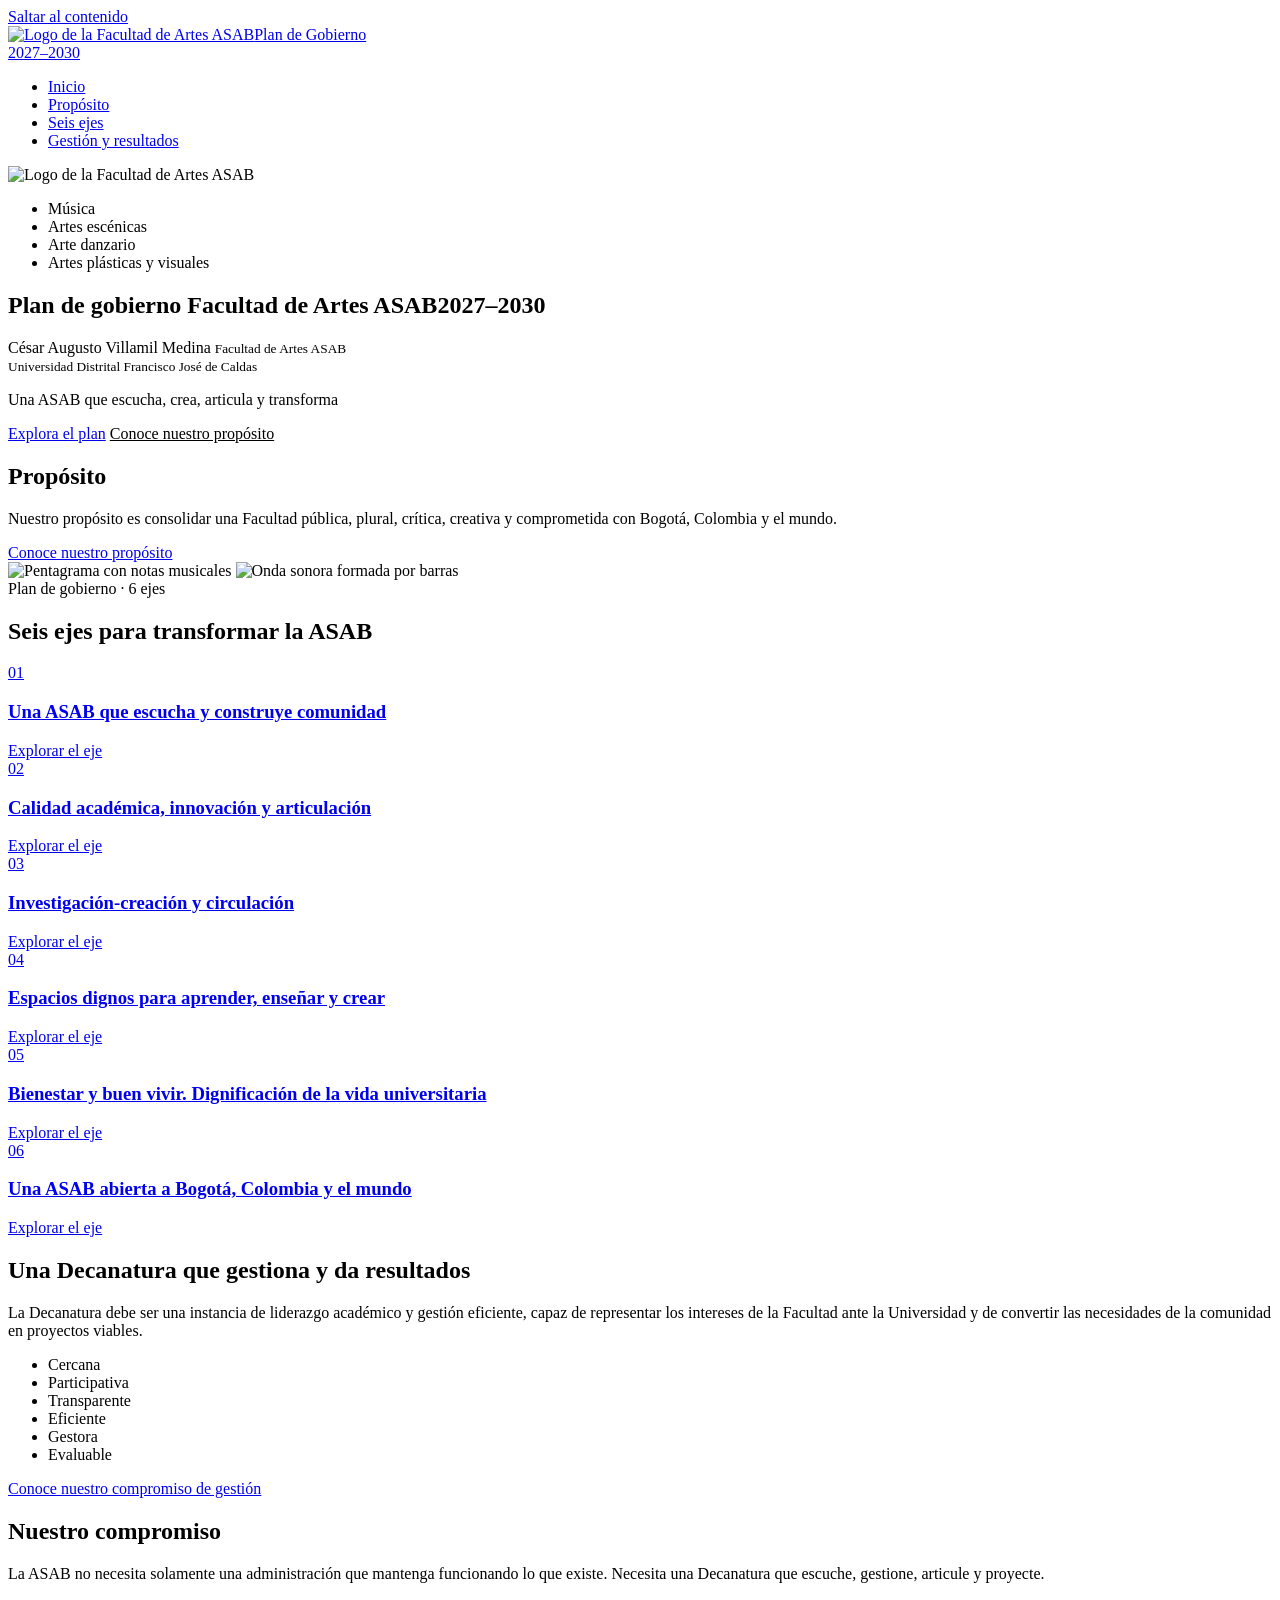
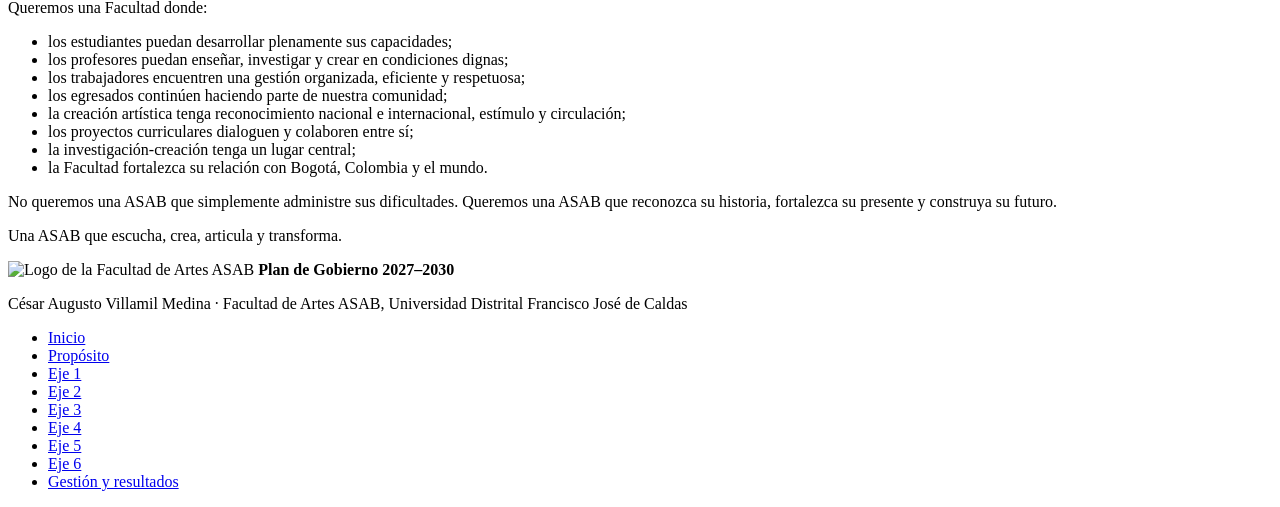
==== index.html @ 3b12440e "cambios" ====
<!DOCTYPE html>
<html lang="es">
<head>
  <meta charset="utf-8">
  <meta name="viewport" content="width=device-width, initial-scale=1">
  <title>Plan de Gobierno ASAB 2027–2030 · César Augusto Villamil Medina</title>
  <meta name="description" content="Plan de Gobierno para la Decanatura de la Facultad de Artes ASAB, Universidad Distrital Francisco José de Caldas, 2027–2030.">
  <link rel="preconnect" href="https://fonts.googleapis.com">
  <link rel="preconnect" href="https://fonts.gstatic.com" crossorigin>
  <link rel="stylesheet" href="style.css">
</head>
<body class="inicio">
  <a class="saltar" href="#contenido">Saltar al contenido</a>
  <header class="nav">
    <div class="contenedor">
      <a class="logo" href="index.html" aria-label="Facultad de Artes ASAB, Plan de Gobierno 2027–2030, ir al inicio"><img src="imagenes/logo-asab.png" alt="Logo de la Facultad de Artes ASAB" width="60" height="57"><span>Plan de Gobierno<br>2027–2030</span></a>
      <nav aria-label="Navegación principal"><ul><li><a href="index.html" aria-current="page">Inicio</a></li><li><a href="proposito.html">Propósito</a></li><li><a href="index.html#ejes">Seis ejes</a></li><li><a href="gestion.html">Gestión y resultados</a></li></ul></nav>
    </div>
  </header>

  <main id="contenido">

    <!-- A. PORTADA -->
    <section class="hero" aria-labelledby="titulo-plan">
      <div class="roseton" aria-hidden="true"></div>
      <div class="contenedor">
        <img class="hero-logo" src="imagenes/logo-asab.png" alt="Logo de la Facultad de Artes ASAB" width="188" height="177">
        <ul class="disciplinas" aria-label="Disciplinas de la Facultad">
          <li>Música</li><li>Artes escénicas</li><li>Arte danzario</li><li>Artes plásticas y visuales</li>
        </ul>
        <h1 id="titulo-plan" class="titulo">
          <span class="plan"><span>Plan de</span> <span class="rojo">gobierno</span></span>
          <span class="facultad">Facultad de Artes ASAB</span><span class="anios">2027–2030</span>
        </h1>
        <p class="candidato">César Augusto Villamil Medina
          <small>Facultad de Artes ASAB<br>Universidad Distrital Francisco José de Caldas</small>
        </p>
        <p class="lema titulo">Una ASAB que escucha, crea, articula y transforma</p>
        <div class="acciones">
          <a class="boton" href="#ejes">Explora el plan</a>
          <a class="boton claro" href="proposito.html" style="background:var(--negro);color:var(--papel);border-color:var(--negro);box-shadow:6px 6px 0 var(--azul)">Conoce nuestro propósito</a>
        </div>
      </div>
    </section>

    <!-- C. PROPÓSITO -->
    <section class="seccion proposito-inicio" aria-labelledby="t-proposito">
      <div class="ornamento" aria-hidden="true"></div>
      <div class="contenedor">
        <div>
          <h2 id="t-proposito" class="gigante">Pro<span>pó</span>sito</h2>
          <p class="frase">Nuestro propósito es consolidar una Facultad pública, plural, crítica, creativa y comprometida con Bogotá, Colombia y el mundo.</p>
          <a class="boton" href="proposito.html">Conoce nuestro propósito</a>
        </div>
        <div class="partitura" aria-hidden="false">
          <img src="imagenes/partitura.svg" alt="Pentagrama con notas musicales" width="600" height="160">
          <img src="imagenes/onda.svg" alt="Onda sonora formada por barras" width="600" height="160">
        </div>
      </div>
    </section>

    <!-- D. SEIS EJES -->
    <section id="ejes" class="seccion ejes" aria-labelledby="t-ejes">
      <div class="ornamento" aria-hidden="true"></div>
      <div class="contenedor">
        <div class="seccion-cabecera">
          <span class="etiqueta">Plan de gobierno · 6 ejes</span>
          <h2 id="t-ejes" class="titulo t-xl">Seis ejes para transformar la ASAB</h2>
        </div>
        <div class="grid-ejes">
        <a class="eje-card e1" href="eje1.html" aria-label="Eje 1: Una ASAB que escucha y construye comunidad">
          <div class="art art-1" aria-hidden="true"><i></i><i></i><i></i><i></i><i></i><i></i></div>
          <span class="numero" aria-hidden="true">01</span>
          <span class="pie">
            <h3>Una ASAB que escucha y construye comunidad</h3>
            <span class="ir">Explorar el eje</span>
          </span>
        </a>
        <a class="eje-card e2" href="eje2.html" aria-label="Eje 2: Calidad académica, innovación y articulación">
          <div class="art art-2" aria-hidden="true"><i></i><i></i><i></i><i></i><i></i><i></i></div>
          <span class="numero" aria-hidden="true">02</span>
          <span class="pie">
            <h3>Calidad académica, innovación y articulación</h3>
            <span class="ir">Explorar el eje</span>
          </span>
        </a>
        <a class="eje-card e3" href="eje3.html" aria-label="Eje 3: Investigación-creación y circulación">
          <div class="art art-3" aria-hidden="true"><i></i><i></i><i></i><i></i><i></i></div>
          <span class="numero" aria-hidden="true">03</span>
          <span class="pie">
            <h3>Investigación-creación y circulación</h3>
            <span class="ir">Explorar el eje</span>
          </span>
        </a>
        <a class="eje-card e4" href="eje4.html" aria-label="Eje 4: Espacios dignos para aprender, enseñar y crear">
          <div class="art art-4" aria-hidden="true"><i></i><i></i><i></i><i></i><i></i><i></i></div>
          <span class="numero" aria-hidden="true">04</span>
          <span class="pie">
            <h3>Espacios dignos para aprender, enseñar y crear</h3>
            <span class="ir">Explorar el eje</span>
          </span>
        </a>
        <a class="eje-card e5" href="eje5.html" aria-label="Eje 5: Bienestar y buen vivir. Dignificación de la vida universitaria">
          <div class="art art-5" aria-hidden="true"><i></i><i></i><i></i><i></i><i></i></div>
          <span class="numero" aria-hidden="true">05</span>
          <span class="pie">
            <h3>Bienestar y buen vivir. Dignificación de la vida universitaria</h3>
            <span class="ir">Explorar el eje</span>
          </span>
        </a>
        <a class="eje-card e6" href="eje6.html" aria-label="Eje 6: Una ASAB abierta a Bogotá, Colombia y el mundo">
          <div class="art art-6" aria-hidden="true"><i></i><i></i><i></i><i></i><i></i><i></i><i></i></div>
          <span class="numero" aria-hidden="true">06</span>
          <span class="pie">
            <h3>Una ASAB abierta a Bogotá, Colombia y el mundo</h3>
            <span class="ir">Explorar el eje</span>
          </span>
        </a>
        </div>
      </div>
    </section>

    <!-- E. GESTIÓN -->
    <section class="seccion gestion-inicio" aria-labelledby="t-gestion">
      <div class="ornamento" aria-hidden="true"></div>
      <div class="contenedor">
        <h2 id="t-gestion" class="titulo t-xl">Una Decanatura que gestiona y da resultados</h2>
        <p class="intro">La Decanatura debe ser una instancia de liderazgo académico y gestión eficiente, capaz de representar los intereses de la Facultad ante la Universidad y de convertir las necesidades de la comunidad en proyectos viables.</p>
        <ul class="principios-chips" aria-label="Principios de gestión">
          <li>Cercana</li><li>Participativa</li><li>Transparente</li><li>Eficiente</li><li>Gestora</li><li>Evaluable</li>
        </ul>
        <a class="boton" href="gestion.html">Conoce nuestro compromiso de gestión</a>
      </div>
    </section>

    <!-- F. NUESTRO COMPROMISO -->
    <section class="seccion compromiso" aria-labelledby="t-compromiso">
      <div class="contenedor">
        <h2 id="t-compromiso" class="titulo t-xxl">Nuestro <span class="marca-roja">compromiso</span></h2>
        <p class="arranque" style="margin-top:var(--s3)">La ASAB no necesita solamente una administración que mantenga funcionando lo que existe. Necesita una Decanatura que escuche, gestione, articule y proyecte.</p>
        <p class="queremos">Queremos una Facultad donde:</p>
        <ul class="deseos"><li>los estudiantes puedan desarrollar plenamente sus capacidades;</li><li>los profesores puedan enseñar, investigar y crear en condiciones dignas;</li><li>los trabajadores encuentren una gestión organizada, eficiente y respetuosa;</li><li>los egresados continúen haciendo parte de nuestra comunidad;</li><li>la creación artística tenga reconocimiento nacional e internacional, estímulo y circulación;</li><li>los proyectos curriculares dialoguen y colaboren entre sí;</li><li>la investigación-creación tenga un lugar central;</li><li>la Facultad fortalezca su relación con Bogotá, Colombia y el mundo.</li></ul>
        <p class="contraste">No queremos una ASAB que simplemente administre sus dificultades. Queremos una ASAB que reconozca su historia, fortalezca su presente y construya su futuro.</p>
      </div>
      <div class="lema-final" style="margin-top:var(--s5)">
        <div class="ornamento" aria-hidden="true"></div>
        <div class="contenedor">
          <span class="trazo" aria-hidden="true"></span>
          <p><span>Una ASAB</span> <span>que escucha,</span> <span>crea,</span> <span>articula</span> y transforma.</p>
        </div>
      </div>
    </section>
  </main>
  <footer class="pie-pagina">
    <div class="contenedor">
      <div>
        <img class="logo-pie" src="imagenes/logo-asab.png" alt="Logo de la Facultad de Artes ASAB" width="88" height="83">
        <strong>Plan de Gobierno 2027–2030</strong>
        <p>César Augusto Villamil Medina · Facultad de Artes ASAB, Universidad Distrital Francisco José de Caldas</p>
      </div>
      <nav aria-label="Mapa del sitio">
        <ul>
          <li><a href="index.html">Inicio</a></li>
          <li><a href="proposito.html">Propósito</a></li>
          <li><a href="eje1.html">Eje 1</a></li><li><a href="eje2.html">Eje 2</a></li><li><a href="eje3.html">Eje 3</a></li><li><a href="eje4.html">Eje 4</a></li><li><a href="eje5.html">Eje 5</a></li><li><a href="eje6.html">Eje 6</a></li>
          <li><a href="gestion.html">Gestión y resultados</a></li>
        </ul>
      </nav>
    </div>
  </footer>
</body>
</html>
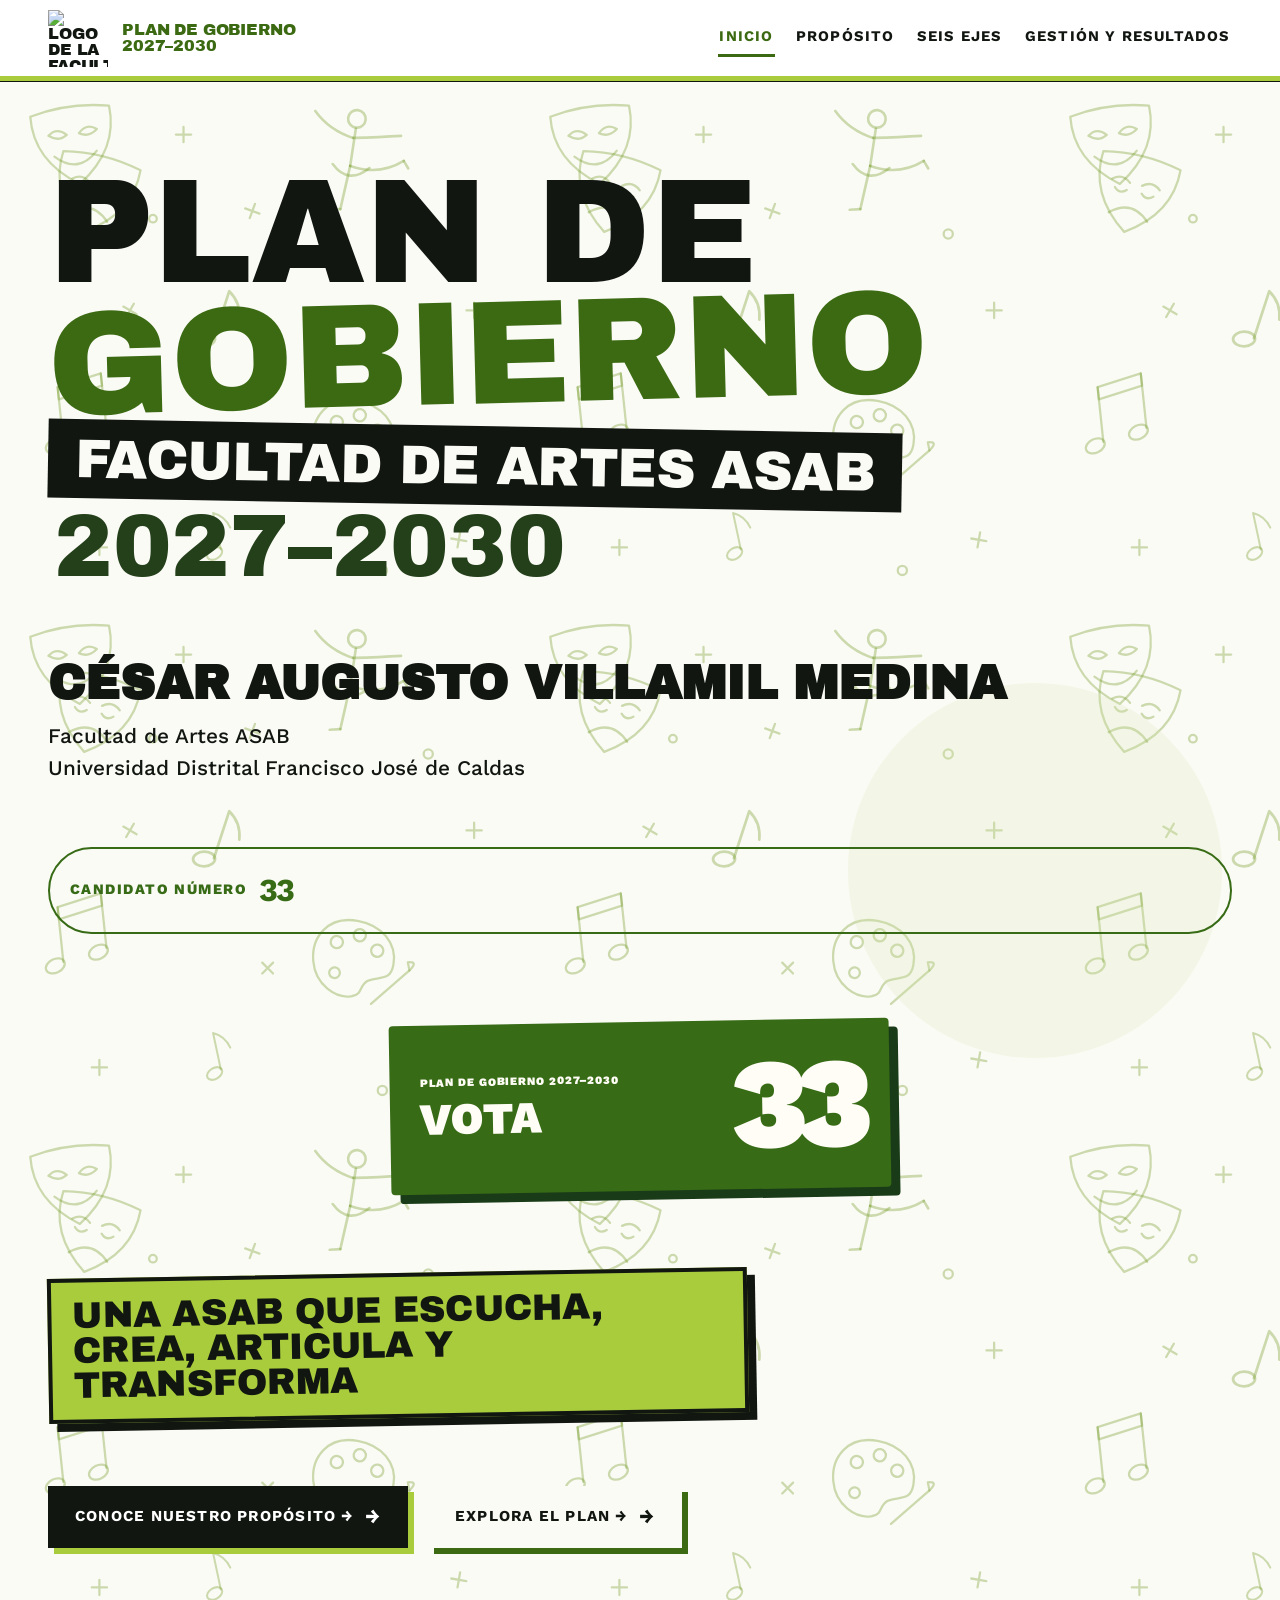
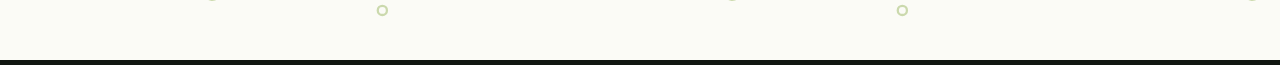
==== commit 3e19c20e: "ultimos cambios" ====
--- a/index.html
+++ b/index.html
@@ -1,172 +1,297 @@
+
 <!DOCTYPE html>
 <html lang="es">
 <head>
   <meta charset="utf-8">
   <meta name="viewport" content="width=device-width, initial-scale=1">
+
   <title>Plan de Gobierno ASAB 2027–2030 · César Augusto Villamil Medina</title>
-  <meta name="description" content="Plan de Gobierno para la Decanatura de la Facultad de Artes ASAB, Universidad Distrital Francisco José de Caldas, 2027–2030.">
+
+  <meta name="description" content="Plan de Gobierno de César Augusto Villamil Medina para la Facultad de Artes ASAB, 2027–2030.">
+
   <link rel="preconnect" href="https://fonts.googleapis.com">
   <link rel="preconnect" href="https://fonts.gstatic.com" crossorigin>
   <link rel="stylesheet" href="style.css">
+
+  <style>
+    /* LOGO DE LA NAVEGACIÓN */
+    .nav .logo {
+      display: flex;
+      align-items: center;
+      gap: 14px;
+    }
+
+    .nav .logo img {
+      width: 60px;
+      height: 57px;
+      object-fit: contain;
+    }
+
+    /* PORTADA: ORDEN Y ALINEACIÓN */
+    .hero .contenedor {
+      display: flex;
+      flex-direction: column;
+      align-items: flex-start;
+    }
+
+    .hero .hero-logo {
+      display: block;
+      margin-bottom: 20px;
+    }
+
+    .hero #titulo-plan {
+      order: 1;
+      width: 100%;
+      margin-top: 20px;
+      margin-bottom: 25px;
+    }
+
+    .hero .candidato {
+      order: 2;
+      width: 100%;
+      margin-top: 15px;
+      margin-bottom: 10px;
+      font-size: clamp(1.6rem, 4vw, 3rem);
+      font-weight: 900;
+      line-height: 1.15;
+    }
+
+    .hero .candidato small {
+      display: block;
+      margin-top: 10px;
+      font-size: clamp(0.95rem, 2vw, 1.3rem);
+      font-weight: 500;
+      line-height: 1.5;
+    }
+
+    /* DISTINTIVO DEL CANDIDATO */
+    .distintivo-33 {
+      order: 3;
+      display: flex;
+      align-items: center;
+      gap: 12px;
+      width: 100%;
+      box-sizing: border-box;
+      margin: 25px 0;
+      padding: 15px 20px;
+      border: 2px solid #376b16;
+      border-radius: 50px;
+      color: #376b16;
+      font-size: 0.9rem;
+      font-weight: 800;
+      letter-spacing: 0.1em;
+      text-transform: uppercase;
+    }
+
+    .distintivo-33 strong {
+      font-size: 2rem;
+      letter-spacing: -0.06em;
+    }
+
+    /* BLOQUE VOTA 33 */
+    .campana-33 {
+      order: 4;
+      display: flex;
+      align-items: center;
+      justify-content: space-between;
+      gap: 20px;
+      width: min(100%, 500px);
+      box-sizing: border-box;
+      margin: 35px auto;
+      padding: 30px;
+      background: #376b16;
+      color: #fffdf5;
+      border-radius: 4px;
+      box-shadow: 9px 9px 0 #193b17;
+      transform: rotate(-1deg);
+    }
+
+    .campana-33 .vota-texto {
+      display: flex;
+      flex-direction: column;
+      gap: 8px;
+      font-size: clamp(1.8rem, 4vw, 2.8rem);
+      font-weight: 900;
+      line-height: 1;
+    }
+
+    .campana-33 .vota-texto small {
+      font-size: 0.7rem;
+      letter-spacing: 0.08em;
+    }
+
+    .campana-33 .vota-numero {
+      font-size: clamp(5rem, 12vw, 8rem);
+      font-weight: 900;
+      line-height: 0.85;
+      letter-spacing: -0.1em;
+    }
+
+    /* LEMA */
+    .hero .lema {
+      order: 5;
+      width: 100%;
+      margin-top: 20px;
+      margin-bottom: 25px;
+    }
+
+    /* BOTONES */
+    .hero .acciones {
+      order: 6;
+      display: flex;
+      flex-wrap: wrap;
+      gap: 20px;
+      width: 100%;
+      margin-top: 15px;
+      margin-bottom: 40px;
+    }
+
+    @media (max-width: 600px) {
+      .nav .logo {
+        gap: 8px;
+      }
+
+      .nav .logo img {
+        width: 48px;
+        height: 48px;
+      }
+
+      .campana-33 {
+        padding: 22px;
+        gap: 15px;
+        margin: 30px auto;
+      }
+
+      .distintivo-33 {
+        margin: 20px 0;
+      }
+    }
+  </style>
 </head>
+
 <body class="inicio">
+
   <a class="saltar" href="#contenido">Saltar al contenido</a>
+
+  <!-- ENCABEZADO -->
   <header class="nav">
     <div class="contenedor">
-      <a class="logo" href="index.html" aria-label="Facultad de Artes ASAB, Plan de Gobierno 2027–2030, ir al inicio"><img src="imagenes/logo-asab.png" alt="Logo de la Facultad de Artes ASAB" width="60" height="57"><span>Plan de Gobierno<br>2027–2030</span></a>
-      <nav aria-label="Navegación principal"><ul><li><a href="index.html" aria-current="page">Inicio</a></li><li><a href="proposito.html">Propósito</a></li><li><a href="index.html#ejes">Seis ejes</a></li><li><a href="gestion.html">Gestión y resultados</a></li></ul></nav>
+
+      <a class="logo" href="index.html"
+         aria-label="Volver al inicio del Plan de Gobierno">
+
+        <img
+          src="https://imgproxy.domestika.org/unsafe/s:200:200/rs:fit/ex:true/el:true/plain/src://school-logos/000/016/209/16209-original.jpg?1582763024"
+          alt="Logo de la Facultad de Artes ASAB"
+          width="60"
+          height="57"
+        >
+
+        <span>
+          Plan de Gobierno<br>
+          2027–2030
+        </span>
+      </a>
+
+      <nav aria-label="Navegación principal">
+        <ul>
+          <li>
+            <a href="index.html" aria-current="page">Inicio</a>
+          </li>
+          <li>
+            <a href="proposito.html">Propósito</a>
+          </li>
+          <li>
+            <a href="ejes.html">Seis ejes</a>
+          </li>
+          <li>
+            <a href="gestion.html">Gestión y resultados</a>
+          </li>
+        </ul>
+      </nav>
+
     </div>
   </header>
 
+  <!-- PORTADA PRINCIPAL -->
   <main id="contenido">
 
-    <!-- A. PORTADA -->
     <section class="hero" aria-labelledby="titulo-plan">
+
       <div class="roseton" aria-hidden="true"></div>
+
       <div class="contenedor">
-        <img class="hero-logo" src="imagenes/logo-asab.png" alt="Logo de la Facultad de Artes ASAB" width="188" height="177">
-        <ul class="disciplinas" aria-label="Disciplinas de la Facultad">
-          <li>Música</li><li>Artes escénicas</li><li>Arte danzario</li><li>Artes plásticas y visuales</li>
-        </ul>
+
+        <!-- TÍTULO PRINCIPAL -->
         <h1 id="titulo-plan" class="titulo">
-          <span class="plan"><span>Plan de</span> <span class="rojo">gobierno</span></span>
-          <span class="facultad">Facultad de Artes ASAB</span><span class="anios">2027–2030</span>
+
+          <span class="plan">
+            <span>Plan de</span>
+            <span class="rojo">gobierno</span>
+          </span>
+
+          <span class="facultad">
+            Facultad de Artes ASAB
+          </span>
+
+          <span class="anios">
+            2027–2030
+          </span>
+
         </h1>
-        <p class="candidato">César Augusto Villamil Medina
-          <small>Facultad de Artes ASAB<br>Universidad Distrital Francisco José de Caldas</small>
+
+        <!-- NOMBRE DEL CANDIDATO -->
+        <p class="candidato">
+          César Augusto Villamil Medina
+
+          <small>
+            Facultad de Artes ASAB<br>
+            Universidad Distrital Francisco José de Caldas
+          </small>
         </p>
-        <p class="lema titulo">Una ASAB que escucha, crea, articula y transforma</p>
+
+        <!-- NÚMERO DEL CANDIDATO -->
+        <div class="distintivo-33">
+          Candidato número <strong>33</strong>
+        </div>
+
+        <!-- VOTA 33 -->
+        <div class="campana-33" aria-label="Vota por el número 33">
+
+          <div class="vota-texto">
+            <small>PLAN DE GOBIERNO 2027–2030</small>
+            VOTA
+          </div>
+
+          <div class="vota-numero">
+            33
+          </div>
+
+        </div>
+
+        <!-- LEMA -->
+        <p class="lema titulo">
+          Una ASAB que escucha, crea, articula y transforma
+        </p>
+
+        <!-- BOTONES DE NAVEGACIÓN -->
         <div class="acciones">
-          <a class="boton" href="#ejes">Explora el plan</a>
-          <a class="boton claro" href="proposito.html" style="background:var(--negro);color:var(--papel);border-color:var(--negro);box-shadow:6px 6px 0 var(--azul)">Conoce nuestro propósito</a>
+
+          <a class="boton" href="proposito.html">
+            Conoce nuestro propósito →
+          </a>
+
+          <a class="boton claro" href="ejes.html">
+            Explora el plan →
+          </a>
+
         </div>
+
       </div>
     </section>
 
-    <!-- C. PROPÓSITO -->
-    <section class="seccion proposito-inicio" aria-labelledby="t-proposito">
-      <div class="ornamento" aria-hidden="true"></div>
-      <div class="contenedor">
-        <div>
-          <h2 id="t-proposito" class="gigante">Pro<span>pó</span>sito</h2>
-          <p class="frase">Nuestro propósito es consolidar una Facultad pública, plural, crítica, creativa y comprometida con Bogotá, Colombia y el mundo.</p>
-          <a class="boton" href="proposito.html">Conoce nuestro propósito</a>
-        </div>
-        <div class="partitura" aria-hidden="false">
-          <img src="imagenes/partitura.svg" alt="Pentagrama con notas musicales" width="600" height="160">
-          <img src="imagenes/onda.svg" alt="Onda sonora formada por barras" width="600" height="160">
-        </div>
-      </div>
-    </section>
-
-    <!-- D. SEIS EJES -->
-    <section id="ejes" class="seccion ejes" aria-labelledby="t-ejes">
-      <div class="ornamento" aria-hidden="true"></div>
-      <div class="contenedor">
-        <div class="seccion-cabecera">
-          <span class="etiqueta">Plan de gobierno · 6 ejes</span>
-          <h2 id="t-ejes" class="titulo t-xl">Seis ejes para transformar la ASAB</h2>
-        </div>
-        <div class="grid-ejes">
-        <a class="eje-card e1" href="eje1.html" aria-label="Eje 1: Una ASAB que escucha y construye comunidad">
-          <div class="art art-1" aria-hidden="true"><i></i><i></i><i></i><i></i><i></i><i></i></div>
-          <span class="numero" aria-hidden="true">01</span>
-          <span class="pie">
-            <h3>Una ASAB que escucha y construye comunidad</h3>
-            <span class="ir">Explorar el eje</span>
-          </span>
-        </a>
-        <a class="eje-card e2" href="eje2.html" aria-label="Eje 2: Calidad académica, innovación y articulación">
-          <div class="art art-2" aria-hidden="true"><i></i><i></i><i></i><i></i><i></i><i></i></div>
-          <span class="numero" aria-hidden="true">02</span>
-          <span class="pie">
-            <h3>Calidad académica, innovación y articulación</h3>
-            <span class="ir">Explorar el eje</span>
-          </span>
-        </a>
-        <a class="eje-card e3" href="eje3.html" aria-label="Eje 3: Investigación-creación y circulación">
-          <div class="art art-3" aria-hidden="true"><i></i><i></i><i></i><i></i><i></i></div>
-          <span class="numero" aria-hidden="true">03</span>
-          <span class="pie">
-            <h3>Investigación-creación y circulación</h3>
-            <span class="ir">Explorar el eje</span>
-          </span>
-        </a>
-        <a class="eje-card e4" href="eje4.html" aria-label="Eje 4: Espacios dignos para aprender, enseñar y crear">
-          <div class="art art-4" aria-hidden="true"><i></i><i></i><i></i><i></i><i></i><i></i></div>
-          <span class="numero" aria-hidden="true">04</span>
-          <span class="pie">
-            <h3>Espacios dignos para aprender, enseñar y crear</h3>
-            <span class="ir">Explorar el eje</span>
-          </span>
-        </a>
-        <a class="eje-card e5" href="eje5.html" aria-label="Eje 5: Bienestar y buen vivir. Dignificación de la vida universitaria">
-          <div class="art art-5" aria-hidden="true"><i></i><i></i><i></i><i></i><i></i></div>
-          <span class="numero" aria-hidden="true">05</span>
-          <span class="pie">
-            <h3>Bienestar y buen vivir. Dignificación de la vida universitaria</h3>
-            <span class="ir">Explorar el eje</span>
-          </span>
-        </a>
-        <a class="eje-card e6" href="eje6.html" aria-label="Eje 6: Una ASAB abierta a Bogotá, Colombia y el mundo">
-          <div class="art art-6" aria-hidden="true"><i></i><i></i><i></i><i></i><i></i><i></i><i></i></div>
-          <span class="numero" aria-hidden="true">06</span>
-          <span class="pie">
-            <h3>Una ASAB abierta a Bogotá, Colombia y el mundo</h3>
-            <span class="ir">Explorar el eje</span>
-          </span>
-        </a>
-        </div>
-      </div>
-    </section>
-
-    <!-- E. GESTIÓN -->
-    <section class="seccion gestion-inicio" aria-labelledby="t-gestion">
-      <div class="ornamento" aria-hidden="true"></div>
-      <div class="contenedor">
-        <h2 id="t-gestion" class="titulo t-xl">Una Decanatura que gestiona y da resultados</h2>
-        <p class="intro">La Decanatura debe ser una instancia de liderazgo académico y gestión eficiente, capaz de representar los intereses de la Facultad ante la Universidad y de convertir las necesidades de la comunidad en proyectos viables.</p>
-        <ul class="principios-chips" aria-label="Principios de gestión">
-          <li>Cercana</li><li>Participativa</li><li>Transparente</li><li>Eficiente</li><li>Gestora</li><li>Evaluable</li>
-        </ul>
-        <a class="boton" href="gestion.html">Conoce nuestro compromiso de gestión</a>
-      </div>
-    </section>
-
-    <!-- F. NUESTRO COMPROMISO -->
-    <section class="seccion compromiso" aria-labelledby="t-compromiso">
-      <div class="contenedor">
-        <h2 id="t-compromiso" class="titulo t-xxl">Nuestro <span class="marca-roja">compromiso</span></h2>
-        <p class="arranque" style="margin-top:var(--s3)">La ASAB no necesita solamente una administración que mantenga funcionando lo que existe. Necesita una Decanatura que escuche, gestione, articule y proyecte.</p>
-        <p class="queremos">Queremos una Facultad donde:</p>
-        <ul class="deseos"><li>los estudiantes puedan desarrollar plenamente sus capacidades;</li><li>los profesores puedan enseñar, investigar y crear en condiciones dignas;</li><li>los trabajadores encuentren una gestión organizada, eficiente y respetuosa;</li><li>los egresados continúen haciendo parte de nuestra comunidad;</li><li>la creación artística tenga reconocimiento nacional e internacional, estímulo y circulación;</li><li>los proyectos curriculares dialoguen y colaboren entre sí;</li><li>la investigación-creación tenga un lugar central;</li><li>la Facultad fortalezca su relación con Bogotá, Colombia y el mundo.</li></ul>
-        <p class="contraste">No queremos una ASAB que simplemente administre sus dificultades. Queremos una ASAB que reconozca su historia, fortalezca su presente y construya su futuro.</p>
-      </div>
-      <div class="lema-final" style="margin-top:var(--s5)">
-        <div class="ornamento" aria-hidden="true"></div>
-        <div class="contenedor">
-          <span class="trazo" aria-hidden="true"></span>
-          <p><span>Una ASAB</span> <span>que escucha,</span> <span>crea,</span> <span>articula</span> y transforma.</p>
-        </div>
-      </div>
-    </section>
   </main>
-  <footer class="pie-pagina">
-    <div class="contenedor">
-      <div>
-        <img class="logo-pie" src="imagenes/logo-asab.png" alt="Logo de la Facultad de Artes ASAB" width="88" height="83">
-        <strong>Plan de Gobierno 2027–2030</strong>
-        <p>César Augusto Villamil Medina · Facultad de Artes ASAB, Universidad Distrital Francisco José de Caldas</p>
-      </div>
-      <nav aria-label="Mapa del sitio">
-        <ul>
-          <li><a href="index.html">Inicio</a></li>
-          <li><a href="proposito.html">Propósito</a></li>
-          <li><a href="eje1.html">Eje 1</a></li><li><a href="eje2.html">Eje 2</a></li><li><a href="eje3.html">Eje 3</a></li><li><a href="eje4.html">Eje 4</a></li><li><a href="eje5.html">Eje 5</a></li><li><a href="eje6.html">Eje 6</a></li>
-          <li><a href="gestion.html">Gestión y resultados</a></li>
-        </ul>
-      </nav>
-    </div>
-  </footer>
+
 </body>
-</html>+</html>
+
--- a/style.css
+++ b/style.css
@@ -0,0 +1,459 @@
+/* ==========================================================
+   PLAN DE GOBIERNO · FACULTAD DE ARTES ASAB 2027–2030
+   Hoja de estilos compartida (HTML5 + CSS3, sin JavaScript)
+   ========================================================== */
+
+@import url("https://fonts.googleapis.com/css2?family=Archivo+Black&family=Work+Sans:ital,wght@0,400;0,500;0,700;1,400;1,600&display=swap");
+
+:root {
+  /* Paleta */
+  --negro: #111611;
+  --papel: #fbfbf6;
+  --papel-2: #ecf1dd;
+  --rojo: #3b6a12; /* verde profundo */
+  --azul: #24401a; /* verde bosque */
+  --amarillo: #a9cc3d; /* verde lima (verde del logo, más vivo) */
+  --verde: #557f12; /* verde oliva */
+  --rosa: #d9e8b0; /* verde pálido */
+
+  /* Tipografías */
+  --f-titulo: "Archivo Black", "Arial Black", Impact, sans-serif;
+  --f-texto: "Work Sans", system-ui, -apple-system, "Segoe UI", Arial, sans-serif;
+
+  /* Espacios */
+  --gutter: clamp(1rem, 4vw, 3rem);
+  --max: 1240px;
+  --s1: .5rem; --s2: 1rem; --s3: 1.75rem; --s4: 3rem; --s5: clamp(3.5rem, 9vw, 7rem);
+
+  /* Contexto de color (cada página/tarjeta lo redefine) */
+  --a1: var(--rojo);
+  --a2: var(--amarillo);
+  --a3: var(--azul);
+  --ink: var(--negro);
+  --sobre-a1: #fff;
+}
+
+*, *::before, *::after { box-sizing: border-box; }
+html { scroll-behavior: smooth; -webkit-text-size-adjust: 100%; overflow-x: clip; }
+body {
+  margin: 0;
+  background: var(--papel);
+  color: var(--negro);
+  font-family: var(--f-texto);
+  font-size: clamp(1.02rem, .96rem + .3vw, 1.2rem);
+  line-height: 1.65;
+  overflow-x: hidden;
+}
+/* Grano fotográfico sobre toda la página (no interfiere con clics ni lectura) */
+body::before {
+  content: ""; position: fixed; inset: 0; z-index: 100; pointer-events: none;
+  background: url("imagenes/grano.svg"); opacity: .07; mix-blend-mode: multiply;
+}
+img { max-width: 100%; display: block; }
+a { color: inherit; }
+h1, h2, h3, p, ul, ol, blockquote { margin: 0; }
+ul, ol { padding: 0; list-style: none; }
+
+/* Foco visible para teclado */
+:focus-visible { outline: 4px solid var(--azul); outline-offset: 3px; border-radius: 2px; }
+.oscuro :focus-visible, .bloque-negro :focus-visible { outline-color: var(--amarillo); }
+.proposito-inicio :focus-visible, .gestion-inicio :focus-visible { outline-color: #fff; }
+
+.saltar {
+  position: absolute; left: var(--s2); top: -4rem; z-index: 200;
+  background: var(--negro); color: #fff; padding: .7rem 1rem; text-decoration: none; font-weight: 700;
+}
+.saltar:focus { top: var(--s2); }
+
+.contenedor { width: min(100% - 2*var(--gutter), var(--max)); margin-inline: auto; }
+
+/* ---------- Tipografía editorial ---------- */
+.titulo {
+  font-family: var(--f-titulo); font-weight: 400; text-transform: uppercase;
+  line-height: .95; letter-spacing: -.02em; overflow-wrap: break-word; hyphens: manual;
+}
+.t-xxl { font-size: clamp(2.6rem, 9.5vw, 8rem); }
+.t-xl  { font-size: clamp(2.2rem, 7vw, 5.5rem); }
+.t-l   { font-size: clamp(1.8rem, 5vw, 3.6rem); }
+.t-m   { font-size: clamp(1.4rem, 3.2vw, 2.2rem); }
+.etiqueta {
+  display: inline-block; font-family: var(--f-texto); font-weight: 700; font-size: .78rem;
+  letter-spacing: .18em; text-transform: uppercase; padding: .3rem .7rem; border: 2px solid currentColor;
+}
+.marca { background: var(--amarillo); color: var(--negro); padding: 0 .15em; box-decoration-break: clone; -webkit-box-decoration-break: clone; }
+.marca-roja { background: var(--rojo); color: #fff; padding: 0 .15em; box-decoration-break: clone; -webkit-box-decoration-break: clone; }
+.marca-azul { background: var(--azul); color: #fff; padding: 0 .15em; box-decoration-break: clone; -webkit-box-decoration-break: clone; }
+
+/* ---------- Navegación ---------- */
+.nav {
+  position: sticky; top: 0; z-index: 50; background: #fff; color: var(--negro);
+  border-bottom: 5px solid var(--amarillo); box-shadow: 0 1px 0 var(--negro);
+}
+.nav .contenedor { display: flex; flex-wrap: wrap; align-items: center; justify-content: space-between; gap: .4rem 1.5rem; padding-block: .6rem; }
+.nav .logo { display: inline-flex; align-items: center; gap: .7rem; font-family: var(--f-titulo); text-transform: uppercase; text-decoration: none; font-size: 1rem; letter-spacing: -.01em; line-height: 1; }
+.nav .logo img { height: 3.2rem; width: auto; }
+.nav .logo span { color: var(--rojo); }
+.nav ul { display: flex; flex-wrap: wrap; gap: .1rem 1.2rem; }
+.nav li a {
+  display: inline-block; padding: .35rem .1rem; text-decoration: none; font-weight: 700; font-size: .92rem;
+  text-transform: uppercase; letter-spacing: .08em; border-bottom: 3px solid transparent;
+}
+.nav li a:hover, .nav li a:focus-visible, .nav li a[aria-current="page"] { border-bottom-color: var(--rojo); color: var(--rojo); }
+
+/* ---------- Botones y enlaces destacados ---------- */
+.boton {
+  display: inline-flex; align-items: center; gap: .7rem; padding: .95rem 1.5rem;
+  background: var(--negro); color: #fff; text-decoration: none; font-weight: 700;
+  text-transform: uppercase; letter-spacing: .08em; font-size: .95rem;
+  border: 3px solid var(--negro); box-shadow: 6px 6px 0 var(--a2);
+  transition: transform .2s ease, box-shadow .2s ease, background .2s ease, color .2s ease;
+}
+.boton::after { content: "→"; font-size: 1.3em; line-height: 1; transition: transform .2s ease; }
+.boton:hover, .boton:focus-visible { transform: translate(-3px, -3px); box-shadow: 9px 9px 0 var(--a2); background: var(--a1); color: var(--sobre-a1); }
+.boton:hover::after, .boton:focus-visible::after { transform: translateX(5px); }
+.boton.vuelta::after { content: none; }
+.boton.vuelta::before { content: "←"; font-size: 1.3em; line-height: 1; }
+.boton.claro { background: var(--papel); color: var(--negro); border-color: var(--papel); box-shadow: 6px 6px 0 var(--rojo); }
+.boton.claro:hover, .boton.claro:focus-visible { background: var(--amarillo); color: var(--negro); }
+
+/* ---------- Composiciones gráficas con CSS (.art) ---------- */
+.art { position: absolute; inset: 0; overflow: hidden; pointer-events: none; }
+.art i { position: absolute; display: block; }
+
+/* 1 · Voces, diálogo y redes */
+.art-1 i:nth-child(1) { width: 58%; aspect-ratio: 1; border-radius: 50%; background: var(--a1); right: -12%; top: -14%; }
+.art-1 i:nth-child(2) { width: 30%; aspect-ratio: 1; border-radius: 50%; background: var(--a2); right: 34%; top: 38%; }
+.art-1 i:nth-child(3) { width: 42%; aspect-ratio: 1; border-radius: 50%; border: 7px solid var(--ink); right: 2%; bottom: -10%; }
+.art-1 i:nth-child(4) { width: 36%; height: 20%; background: var(--papel); border: 4px solid var(--ink); border-radius: 999px 999px 999px 0; left: 8%; top: 14%; }
+.art-1 i:nth-child(5) { width: 34%; height: 18%; background: var(--a3); border-radius: 999px 999px 0 999px; left: 14%; bottom: 14%; }
+.art-1 i:nth-child(6) { width: 62%; height: 4px; background: var(--ink); left: 10%; top: 52%; transform: rotate(-24deg); transform-origin: left; }
+
+/* 2 · Diagramas, geometría y módulos */
+.art-2 i:nth-child(1) { inset: 10% 8% 34% 36%; background:
+  repeating-linear-gradient(0deg, var(--ink) 0 2px, transparent 2px 25%),
+  repeating-linear-gradient(90deg, var(--ink) 0 2px, transparent 2px 25%); border: 2px solid var(--ink); }
+.art-2 i:nth-child(2) { width: 30%; aspect-ratio: 1; background: var(--a1); left: 8%; top: 10%; }
+.art-2 i:nth-child(3) { width: 34%; aspect-ratio: 1; background: var(--a2); clip-path: polygon(0 100%, 100% 100%, 50% 0); left: 22%; bottom: 8%; }
+.art-2 i:nth-child(4) { width: 26%; aspect-ratio: 1; border-radius: 50%; border: 6px solid var(--a3); right: 10%; bottom: 8%; }
+.art-2 i:nth-child(5) { width: 70%; height: 4px; background: var(--ink); left: 6%; bottom: 36%; transform: rotate(-18deg); transform-origin: left; }
+.art-2 i:nth-child(6) { width: 12%; aspect-ratio: 1; background: var(--ink); left: 40%; top: 46%; }
+
+/* 3 · Exposición, publicación y escenario */
+.art-3 i:nth-child(1) { width: 38%; height: 54%; background: var(--a1); border: 5px solid var(--ink); left: 8%; top: 12%; transform: rotate(-6deg); }
+.art-3 i:nth-child(2) { width: 34%; height: 44%; background: var(--a3); border: 5px solid var(--ink); right: 10%; top: 8%; transform: rotate(5deg); }
+.art-3 i:nth-child(3) { width: 42%; height: 34%; background: var(--papel) repeating-linear-gradient(0deg, transparent 0 9px, var(--ink) 9px 11px); border: 5px solid var(--ink); left: 34%; bottom: 8%; transform: rotate(-2deg); }
+.art-3 i:nth-child(4) { width: 70%; height: 60%; background: conic-gradient(from 160deg at 50% 0, transparent 0 0deg, rgba(255,255,255,.55) 0 28deg, transparent 28deg); left: 15%; top: 0; mix-blend-mode: soft-light; }
+.art-3 i:nth-child(5) { width: 18%; aspect-ratio: 1; border-radius: 50%; background: var(--a2); right: 6%; bottom: 14%; border: 4px solid var(--ink); }
+
+/* 4 · Planos, retículas y espacios */
+.art-4 i:nth-child(1) { inset: 8% 8% 8% 8%; border: 6px solid var(--ink); background:
+  repeating-linear-gradient(0deg, rgba(17,17,17,.18) 0 1px, transparent 1px 12%),
+  repeating-linear-gradient(90deg, rgba(17,17,17,.18) 0 1px, transparent 1px 12%); }
+.art-4 i:nth-child(2) { left: 8%; top: 8%; width: 44%; height: 46%; background: var(--a1); border: 6px solid var(--ink); }
+.art-4 i:nth-child(3) { right: 8%; bottom: 8%; width: 40%; height: 30%; background: var(--a2); border: 6px solid var(--ink); }
+.art-4 i:nth-child(4) { left: 52%; top: 36%; width: 14%; aspect-ratio: 1; border: 5px solid var(--ink); border-radius: 0 100% 0 0; border-left: 0; border-bottom: 0; }
+.art-4 i:nth-child(5) { left: 14%; bottom: 14%; width: 26%; height: 4px; background: var(--ink); box-shadow: 0 14px 0 var(--ink), 0 28px 0 var(--ink); }
+.art-4 i:nth-child(6) { right: 14%; top: 16%; width: 22%; aspect-ratio: 1; background: var(--a3); }
+
+/* 5 · Cuidado, formas orgánicas y envolventes */
+.art-5 i:nth-child(1) { width: 70%; aspect-ratio: 1; background: var(--a1); border-radius: 62% 38% 55% 45% / 48% 60% 40% 52%; left: -10%; top: -8%; }
+.art-5 i:nth-child(2) { width: 56%; aspect-ratio: 1; background: var(--a2); border-radius: 40% 60% 35% 65% / 60% 40% 60% 40%; right: -8%; top: 22%; mix-blend-mode: multiply; }
+.art-5 i:nth-child(3) { width: 44%; aspect-ratio: 1; background: var(--a3); border-radius: 55% 45% 62% 38% / 40% 58% 42% 60%; left: 20%; bottom: -12%; mix-blend-mode: multiply; }
+.art-5 i:nth-child(4) { width: 36%; aspect-ratio: 1; border: 6px solid var(--ink); border-radius: 48% 52% 40% 60% / 55% 45% 55% 45%; right: 8%; bottom: 4%; }
+.art-5 i:nth-child(5) { width: 14%; aspect-ratio: 1; background: var(--papel); border-radius: 50%; left: 14%; top: 14%; }
+
+/* 6 · Mapas abstractos, conexiones y movilidad */
+.art-6 i:nth-child(1) { width: 96%; aspect-ratio: 1; border: 3px solid var(--ink); border-radius: 50%; left: 2%; top: 4%; }
+.art-6 i:nth-child(2) { width: 62%; aspect-ratio: 1; border: 3px dashed var(--ink); border-radius: 50%; left: 19%; top: 21%; }
+.art-6 i:nth-child(3) { width: 22%; aspect-ratio: 1; background: var(--a1); border-radius: 50%; left: 14%; top: 26%; }
+.art-6 i:nth-child(4) { width: 16%; aspect-ratio: 1; background: var(--a2); border-radius: 50%; right: 12%; top: 18%; border: 4px solid var(--ink); }
+.art-6 i:nth-child(5) { width: 80%; height: 4px; background: var(--ink); left: 12%; top: 42%; transform: rotate(18deg); transform-origin: left; }
+.art-6 i:nth-child(6) { width: 20%; aspect-ratio: 1; background: var(--a3); border-radius: 50%; right: 18%; bottom: 14%; }
+.art-6 i:nth-child(7) { width: 60%; height: 4px; background: var(--ink); left: 22%; bottom: 30%; transform: rotate(-22deg); transform-origin: left; }
+
+/* Variables por eje (también usadas en las tarjetas del inicio) */
+.e1 { --a1: var(--rojo); --a2: var(--amarillo); --a3: var(--azul); --fondo: var(--papel); --ink: var(--negro); --sobre-a1: #fff; }
+.e2 { --a1: var(--azul); --a2: var(--amarillo); --a3: var(--rojo); --fondo: #e6efcf; --ink: var(--negro); --sobre-a1: #fff; }
+.e3 { --a1: var(--amarillo); --a2: var(--rojo); --a3: var(--azul); --fondo: #f1f6dc; --ink: var(--negro); --sobre-a1: var(--negro); }
+.e4 { --a1: var(--papel); --a2: var(--amarillo); --a3: var(--rojo); --fondo: #e9ebe0; --ink: var(--negro); --sobre-a1: var(--negro); }
+.e5 { --a1: var(--rosa); --a2: var(--amarillo); --a3: var(--verde); --fondo: #dcebbd; --ink: var(--negro); --sobre-a1: var(--negro); }
+.e6 { --a1: var(--verde); --a2: var(--amarillo); --a3: var(--azul); --fondo: #f3f1e3; --ink: var(--negro); --sobre-a1: #fff; }
+
+/* ---------- Portada (hero) ---------- */
+.hero { position: relative; background: var(--papel); overflow: hidden; border-bottom: 5px solid var(--negro); }
+.hero .contenedor { position: relative; padding-block: clamp(2rem, 6vw, 4.5rem); display: grid; gap: var(--s3); }
+.hero .sobretitulo { display: flex; flex-wrap: wrap; gap: .6rem; align-items: center; }
+.hero h1 { position: relative; z-index: 2; }
+.hero .plan { display: block; font-size: clamp(3rem, 11.5vw, 9.5rem); line-height: .82; }
+.hero .plan span { display: inline-block; position: relative; }
+.hero .plan .rojo { color: var(--rojo); transform: rotate(-1.5deg); }
+.hero .facultad { display: inline-block; margin-top: .7rem; background: var(--negro); color: var(--papel); padding: .25em .5em; font-size: clamp(1.4rem, 5vw, 3.4rem); transform: rotate(1deg); }
+.hero .anios { position: relative; z-index: 2; display: inline-block; font-family: var(--f-titulo); font-size: clamp(2rem, 8vw, 5.5rem); color: var(--azul); -webkit-text-stroke: 0; margin-left: .4rem; vertical-align: -.1em; }
+.hero .candidato { position: relative; z-index: 2; font-family: var(--f-titulo); text-transform: uppercase; font-size: clamp(1.3rem, 3.6vw, 2.6rem); line-height: 1.05; }
+.hero .candidato small { display: block; margin-top: .5rem; font-family: var(--f-texto); font-weight: 500; font-size: clamp(.95rem, 1.6vw, 1.15rem); text-transform: none; letter-spacing: 0; line-height: 1.45; }
+.hero .lema {
+  position: relative; z-index: 2; max-width: 28ch; background: var(--amarillo); border: 4px solid var(--negro);
+  padding: 1rem 1.3rem; font-size: clamp(1.25rem, 3.4vw, 2.3rem); transform: rotate(-1deg); box-shadow: 8px 8px 0 var(--negro);
+}
+.hero .acciones { position: relative; z-index: 2; display: flex; flex-wrap: wrap; gap: 1.2rem 1.5rem; align-items: center; }
+.hero .trazo { position: absolute; z-index: 1; width: min(70%, 640px); height: clamp(40px, 8vw, 90px); background: url("imagenes/trazo-verde.svg") center/100% 100% no-repeat; }
+.hero .t1 { display: none; right: -4%; top: 3%; transform: rotate(12deg); background-image: url("imagenes/trazo-lima.svg"); }
+.hero .t2 { display: none; right: -10%; top: 34%; transform: rotate(-8deg); background-image: url("imagenes/trazo-bosque.svg"); }
+.hero .roseton { position: absolute; z-index: 0; right: -9%; top: 50%; width: min(58vw, 720px); aspect-ratio: 1; transform: translateY(-50%); background: url("imagenes/roseton.svg") center/contain no-repeat; opacity: .4; }
+.hero .roseton::before { content: ""; position: absolute; inset: 24%; border-radius: 50%; background: var(--rosa); opacity: .55; }
+.hero .hero-logo { position: relative; z-index: 2; width: clamp(7rem, 13vw, 10.5rem); height: auto; }
+.hero .collage { position: absolute; right: 0; top: 0; bottom: 0; width: min(30%, 400px); z-index: 0; opacity: .95; }
+.hero .collage .art { inset: 0; }
+.hero .forma-1 { width: 52%; aspect-ratio: 1; border-radius: 50%; background: var(--rojo); right: -8%; top: 4%; }
+.hero .forma-2 { width: 24%; aspect-ratio: 1; background: var(--azul); right: 38%; bottom: 6%; top: auto; clip-path: polygon(0 0, 100% 0, 50% 100%); }
+.hero .forma-3 { width: 28%; aspect-ratio: 1; border-radius: 50%; border: 8px solid var(--negro); right: 8%; bottom: 8%; }
+.hero .forma-4 { width: 100%; height: 22%; left: 0; background: url("imagenes/partitura.svg") center/contain no-repeat; opacity: .55; top: auto; bottom: 2%; }
+.hero .forma-5 { width: 46%; height: 20%; background: url("imagenes/onda.svg") center/contain no-repeat; right: 4%; bottom: 26%; }
+.disciplinas { position: relative; z-index: 2; display: flex; flex-wrap: wrap; gap: .5rem; font-weight: 700; font-size: .85rem; text-transform: uppercase; letter-spacing: .12em; }
+.disciplinas li { padding: .3rem .7rem; border: 2px solid var(--negro); background: var(--papel); }
+.disciplinas li:nth-child(1) { background: var(--rojo); color: #fff; }
+.disciplinas li:nth-child(2) { background: var(--amarillo); }
+.disciplinas li:nth-child(3) { background: var(--azul); color: #fff; }
+@media (max-width: 760px) {
+  .hero .roseton { opacity: .3; width: 120vw; right: -40%; }
+  .hero .collage { opacity: .28; width: 80%; }
+  .hero .lema { max-width: none; }
+}
+
+/* ---------- Secciones generales ---------- */
+.seccion { position: relative; padding-block: var(--s5); overflow: hidden; }
+.seccion-cabecera { margin-bottom: var(--s4); display: grid; gap: var(--s2); }
+
+/* Propósito (inicio) */
+.proposito-inicio { background: var(--rojo); color: #fff; overflow: hidden; border-bottom: 5px solid var(--negro); }
+.proposito-inicio .contenedor { display: grid; grid-template-columns: 1.1fr .9fr; gap: var(--s4); align-items: center; }
+.proposito-inicio .frase { font-size: clamp(1.25rem, 2.6vw, 2rem); line-height: 1.35; font-weight: 500; max-width: 34ch; margin-block: var(--s3); border-left: 8px solid var(--amarillo); padding-left: 1.2rem; }
+.proposito-inicio .gigante { font-family: var(--f-titulo); font-size: clamp(3rem, 11vw, 9rem); line-height: .85; text-transform: uppercase; letter-spacing: -.03em; }
+.proposito-inicio .gigante span { color: var(--amarillo); }
+.proposito-inicio .boton { background: var(--papel); color: var(--negro); border-color: var(--negro); box-shadow: 6px 6px 0 var(--negro); --a1: var(--amarillo); --sobre-a1: var(--negro); --a2: var(--negro); }
+.proposito-inicio .partitura { background: var(--papel); border: 5px solid var(--negro); padding: 1.5rem 1rem; transform: rotate(2deg); box-shadow: 10px 10px 0 var(--negro); }
+.proposito-inicio .partitura img + img { margin-top: 1rem; }
+@media (max-width: 860px) { .proposito-inicio .contenedor { grid-template-columns: 1fr; } }
+
+/* Ejes: cuadrícula editorial */
+.ejes { background: var(--negro); color: var(--papel); overflow: hidden; }
+.ejes .seccion-cabecera .etiqueta { color: var(--amarillo); justify-self: start; }
+.grid-ejes { display: grid; grid-template-columns: repeat(6, 1fr); gap: clamp(.8rem, 2vw, 1.4rem); }
+.eje-card {
+  position: relative; display: flex; flex-direction: column; justify-content: space-between; min-height: 22rem; overflow: hidden;
+  background: var(--fondo); color: var(--negro); text-decoration: none; border: 4px solid var(--papel); isolation: isolate;
+  transition: transform .25s ease, box-shadow .25s ease;
+}
+.eje-card:nth-child(1) { grid-column: span 3; }
+.eje-card:nth-child(2) { grid-column: span 3; }
+.eje-card:nth-child(3) { grid-column: span 2; }
+.eje-card:nth-child(4) { grid-column: span 2; }
+.eje-card:nth-child(5) { grid-column: span 2; }
+.eje-card:nth-child(6) { grid-column: span 6; min-height: 18rem; }
+.eje-card .art { z-index: -1; transition: transform .5s ease; }
+.eje-card .numero { font-family: var(--f-titulo); font-size: clamp(4.5rem, 12vw, 9rem); line-height: .8; padding: .8rem 1rem 0; -webkit-text-stroke: 3px var(--negro); color: transparent; transition: color .25s ease; }
+.eje-card .pie { padding: 1rem; background: var(--negro); color: var(--papel); border-top: 4px solid var(--negro); }
+.eje-card .pie h3 { font-family: var(--f-titulo); text-transform: uppercase; font-weight: 400; font-size: clamp(1.1rem, 2vw, 1.5rem); line-height: 1.05; }
+.eje-card .ir { display: inline-block; margin-top: .7rem; font-weight: 700; font-size: .85rem; letter-spacing: .12em; text-transform: uppercase; color: var(--amarillo); }
+.eje-card .ir::after { content: " →"; display: inline-block; transition: transform .2s ease; }
+.eje-card:hover, .eje-card:focus-visible { transform: translateY(-6px) rotate(-.4deg); box-shadow: 10px 12px 0 var(--amarillo); }
+.eje-card:hover .art, .eje-card:focus-visible .art { transform: scale(1.06) rotate(1.5deg); }
+.eje-card:hover .numero, .eje-card:focus-visible .numero { color: var(--a2); }
+.eje-card:hover .ir::after, .eje-card:focus-visible .ir::after { transform: translateX(6px); }
+.eje-card:focus-visible { outline-color: var(--amarillo); outline-offset: 5px; }
+@media (max-width: 900px) {
+  .grid-ejes { grid-template-columns: repeat(2, 1fr); }
+  .eje-card:nth-child(n) { grid-column: span 1; min-height: 20rem; }
+  .eje-card:nth-child(6) { grid-column: span 2; }
+}
+@media (max-width: 560px) {
+  .grid-ejes { grid-template-columns: 1fr; }
+  .eje-card:nth-child(n) { grid-column: span 1; }
+}
+
+/* Gestión (inicio) */
+.gestion-inicio { background: var(--azul); color: #fff; overflow: hidden; border-block: 5px solid var(--negro); }
+.gestion-inicio .contenedor { display: grid; gap: var(--s3); }
+.gestion-inicio p.intro { max-width: 52ch; font-size: clamp(1.1rem, 2vw, 1.45rem); }
+.principios-chips { display: flex; flex-wrap: wrap; gap: .6rem; }
+.principios-chips li { font-family: var(--f-titulo); text-transform: uppercase; font-size: clamp(1.1rem, 2.4vw, 1.7rem); padding: .3em .7em; border: 3px solid #fff; }
+.principios-chips li:nth-child(odd) { background: #fff; color: var(--azul); }
+.principios-chips li:nth-child(3n) { background: var(--amarillo); color: var(--negro); border-color: var(--amarillo); }
+.gestion-inicio .boton { background: var(--amarillo); color: var(--negro); border-color: var(--negro); box-shadow: 6px 6px 0 var(--negro); --a1: var(--papel); --sobre-a1: var(--negro); --a2: var(--negro); justify-self: start; }
+
+/* Compromiso */
+.compromiso { background: var(--papel); overflow: hidden; }
+.compromiso .arranque { max-width: 60ch; font-size: clamp(1.15rem, 2.2vw, 1.5rem); font-weight: 500; }
+.compromiso .queremos { font-family: var(--f-titulo); text-transform: uppercase; font-size: clamp(1.6rem, 4vw, 3rem); margin: var(--s4) 0 var(--s3); line-height: 1; }
+.deseos { counter-reset: d; display: grid; grid-template-columns: repeat(4, 1fr); gap: clamp(.7rem, 1.6vw, 1.2rem); }
+.deseos li { counter-increment: d; position: relative; padding: 3.4rem 1.1rem 1.2rem; border: 4px solid var(--negro); background: #fff; font-weight: 500; line-height: 1.4; }
+.deseos li::before { content: counter(d, decimal-leading-zero); position: absolute; left: 1rem; top: .6rem; font-family: var(--f-titulo); font-size: 1.9rem; line-height: 1; }
+.deseos li:nth-child(1) { background: var(--rojo); color: #fff; }
+.deseos li:nth-child(2) { background: var(--amarillo); }
+.deseos li:nth-child(3) { background: var(--azul); color: #fff; }
+.deseos li:nth-child(4) { background: var(--negro); color: var(--papel); }
+.deseos li:nth-child(5) { background: var(--papel-2); }
+.deseos li:nth-child(6) { background: var(--verde); color: #fff; }
+.deseos li:nth-child(7) { background: #fff; }
+.deseos li:nth-child(8) { background: var(--rosa); }
+.deseos li:nth-child(odd) { transform: rotate(-.6deg); }
+.deseos li:nth-child(even) { transform: rotate(.6deg); }
+@media (max-width: 980px) { .deseos { grid-template-columns: repeat(2, 1fr); } }
+@media (max-width: 560px) { .deseos { grid-template-columns: 1fr; } .deseos li:nth-child(n) { transform: none; } }
+.contraste { margin-top: var(--s4); max-width: 62ch; font-size: clamp(1.15rem, 2.2vw, 1.5rem); font-weight: 500; border-left: 8px solid var(--rojo); padding-left: 1.2rem; }
+.lema-final { margin-top: var(--s5); background: var(--negro); color: var(--papel); padding: clamp(2rem, 7vw, 5rem) var(--gutter); position: relative; overflow: hidden; }
+.lema-final p { position: relative; z-index: 2; font-family: var(--f-titulo); text-transform: uppercase; font-size: clamp(2.3rem, 8.5vw, 7rem); line-height: .93; letter-spacing: -.025em; }
+.lema-final p span:nth-child(1) { color: var(--amarillo); }
+.lema-final p span:nth-child(2) { color: var(--rosa); }
+.lema-final p span:nth-child(3) { color: #c4e07a; }
+.lema-final p span:nth-child(4) { color: #fff; background: var(--rojo); padding: 0 .12em; }
+.lema-final .trazo { position: absolute; z-index: 1; right: -5%; bottom: 6%; width: 60%; height: 90px; background: url("imagenes/trazo-verde.svg") center/100% 100% no-repeat; opacity: .5; transform: rotate(-5deg); }
+
+/* ---------- Pie de página ---------- */
+.pie-pagina { background: var(--negro); color: var(--papel); padding-block: var(--s4); border-top: 5px solid var(--amarillo); }
+.pie-pagina .contenedor { display: flex; flex-wrap: wrap; gap: var(--s3); justify-content: space-between; align-items: flex-start; }
+.pie-pagina .logo-pie { width: 5.5rem; height: auto; background: #fff; padding: .5rem; margin-bottom: .8rem; }
+.pie-pagina strong { font-family: var(--f-titulo); font-weight: 400; text-transform: uppercase; font-size: 1.2rem; display: block; }
+.pie-pagina p { font-size: .95rem; max-width: 38ch; opacity: .9; }
+.pie-pagina ul { display: flex; flex-wrap: wrap; gap: .3rem 1.2rem; max-width: 44rem; }
+.pie-pagina a { display: inline-block; padding: .25rem 0; text-underline-offset: 4px; }
+.pie-pagina a:hover, .pie-pagina a:focus-visible { color: var(--amarillo); }
+.pie-pagina :focus-visible { outline-color: var(--amarillo); }
+
+/* ---------- Páginas interiores ---------- */
+.pagina-cabecera { position: relative; background: var(--fondo, var(--papel)); border-bottom: 5px solid var(--negro); overflow: hidden; }
+.pagina-cabecera .contenedor { position: relative; display: grid; grid-template-columns: 1.2fr .8fr; gap: var(--s3); align-items: center; padding-block: clamp(2rem, 6vw, 4.5rem); min-height: min(34rem, 80vh); }
+.pagina-cabecera .texto { position: relative; z-index: 2; display: grid; gap: var(--s2); justify-items: start; }
+.pagina-cabecera .num-grande { font-family: var(--f-titulo); font-size: clamp(6rem, 22vw, 17rem); line-height: .78; color: var(--a1); -webkit-text-stroke: 4px var(--negro); letter-spacing: -.04em; }
+.pagina-cabecera .eje-etiqueta { background: var(--negro); color: var(--papel); }
+.pagina-cabecera .visual { position: relative; align-self: stretch; min-height: 18rem; }
+.pagina-cabecera .visual .art { border: 5px solid var(--negro); background: var(--fondo); box-shadow: 10px 10px 0 var(--negro); }
+@media (max-width: 820px) {
+  .pagina-cabecera .contenedor { grid-template-columns: 1fr; min-height: 0; }
+  .pagina-cabecera .visual { min-height: 15rem; order: -1; }
+}
+
+.lectura { padding-block: var(--s5); background: var(--fondo, var(--papel)); }
+.lectura .intro-original { font-size: clamp(1.25rem, 2.6vw, 1.9rem); line-height: 1.4; font-weight: 500; max-width: 38ch; border-left: 10px solid var(--rojo); padding-left: 1.3rem; margin-bottom: var(--s5); }
+.lectura .intro-original.ancho { max-width: 52ch; }
+
+.sub-propuestas { font-family: var(--f-titulo); text-transform: uppercase; font-size: clamp(2.2rem, 6vw, 4.5rem); line-height: .95; margin-bottom: var(--s3); display: inline-block; background: var(--negro); color: var(--papel); padding: .1em .35em; transform: rotate(-1deg); }
+.propuestas { counter-reset: p; display: grid; gap: clamp(.8rem, 1.6vw, 1.2rem); max-width: 60rem; }
+.propuestas li {
+  counter-increment: p; position: relative; padding: 1.2rem 1.3rem 1.2rem clamp(4.6rem, 10vw, 6.2rem); background: #fff; border: 4px solid var(--negro);
+  box-shadow: 6px 6px 0 var(--a1); font-weight: 500; line-height: 1.55; transition: transform .2s ease, box-shadow .2s ease;
+}
+.propuestas li::before { content: counter(p, decimal-leading-zero); position: absolute; left: 1rem; top: .75rem; font-family: var(--f-titulo); font-size: clamp(1.8rem, 4vw, 2.6rem); line-height: 1; color: var(--a1); -webkit-text-stroke: 2px var(--negro); }
+.propuestas li:hover { transform: translate(-3px, -3px); box-shadow: 9px 9px 0 var(--a1); }
+.propuestas li.destacada { background: var(--a2); }
+
+.emblematica, .nueva-sede, .aclaracion {
+  position: relative; margin-top: var(--s4); max-width: 60rem; border: 4px solid var(--negro); padding: clamp(1.3rem, 3vw, 2.2rem);
+}
+.emblematica { background: var(--negro); color: var(--papel); box-shadow: 10px 10px 0 var(--a2); }
+.emblematica .etiqueta { color: var(--amarillo); margin-bottom: var(--s2); }
+.emblematica h3 { font-family: var(--f-titulo); font-weight: 400; text-transform: uppercase; font-size: clamp(1.6rem, 4vw, 2.8rem); line-height: 1; margin-bottom: var(--s2); }
+.nueva-sede { background: var(--amarillo); box-shadow: 10px 10px 0 var(--negro); }
+.nueva-sede .etiqueta { margin-bottom: var(--s2); }
+.nueva-sede p { font-weight: 700; }
+.nueva-sede u { text-decoration-thickness: 4px; text-underline-offset: 5px; }
+.aclaracion { background: #fff; box-shadow: 10px 10px 0 var(--a1); }
+
+.cierre-eje { margin-top: var(--s5); padding: clamp(1.8rem, 5vw, 3.5rem); background: var(--a1); color: var(--sobre-a1); border: 5px solid var(--negro); box-shadow: 12px 12px 0 var(--negro); }
+.cierre-eje p { font-family: var(--f-titulo); text-transform: uppercase; font-size: clamp(1.7rem, 5.2vw, 3.8rem); line-height: 1; letter-spacing: -.02em; font-style: normal; }
+
+.navegar { background: var(--negro); color: var(--papel); padding-block: var(--s4); }
+.navegar .contenedor { display: grid; grid-template-columns: 1fr auto 1fr; gap: var(--s2); align-items: stretch; }
+.navegar a.paso { display: flex; flex-direction: column; justify-content: center; gap: .3rem; padding: 1rem 1.3rem; border: 3px solid var(--papel); text-decoration: none; transition: background .2s ease, color .2s ease, transform .2s ease; }
+.navegar a.paso small { font-weight: 700; letter-spacing: .14em; text-transform: uppercase; font-size: .75rem; color: var(--amarillo); }
+.navegar a.paso span { font-family: var(--f-titulo); text-transform: uppercase; font-size: clamp(.95rem, 1.8vw, 1.25rem); line-height: 1.1; }
+.navegar a.paso:hover, .navegar a.paso:focus-visible { background: var(--amarillo); color: var(--negro); transform: translateY(-3px); }
+.navegar a.paso:hover small, .navegar a.paso:focus-visible small { color: var(--negro); }
+.navegar a.paso.sig { text-align: right; }
+.navegar .centro { display: flex; align-items: center; }
+.navegar :focus-visible { outline-color: var(--amarillo); }
+.navegar .vacio { visibility: hidden; }
+@media (max-width: 760px) { .navegar .contenedor { grid-template-columns: 1fr; } .navegar .vacio { display: none; } .navegar a.paso.sig { text-align: left; } .navegar .centro { order: 3; } }
+
+/* Página del propósito */
+.proposito-pagina { --fondo: var(--papel); }
+.parrafo-gran { display: grid; gap: var(--s4); max-width: 62rem; }
+.parrafo-gran p { font-size: clamp(1.1rem, 1.9vw, 1.4rem); line-height: 1.7; }
+.parrafo-gran .destacado { font-family: var(--f-titulo); text-transform: uppercase; font-size: clamp(1.5rem, 4.3vw, 3.2rem); line-height: 1.02; letter-spacing: -.015em; padding: clamp(1.2rem, 3vw, 2rem); border: 5px solid var(--negro); box-shadow: 10px 10px 0 var(--negro); }
+.parrafo-gran .d1 { background: var(--amarillo); transform: rotate(-.8deg); }
+.parrafo-gran .d2 { background: var(--azul); color: #fff; transform: rotate(.6deg); }
+.parrafo-gran .d3 { background: var(--rojo); color: #fff; }
+.parrafo-gran .cuerpo { padding-left: clamp(0rem, 4vw, 3rem); border-left: 10px solid var(--negro); max-width: 54rem; }
+.parrafo-gran .cuerpo.alt { border-left-color: var(--rojo); }
+.parrafo-gran .cuerpo.alt2 { border-left-color: var(--azul); }
+.simbolos { display: grid; grid-template-columns: repeat(4, 1fr); gap: 1rem; margin-top: var(--s5); }
+.simbolos figure { margin: 0; border: 4px solid var(--negro); background: #fff; padding: 1rem; display: grid; gap: .6rem; align-content: start; }
+.simbolos figcaption { font-family: var(--f-titulo); text-transform: uppercase; font-size: 1.05rem; }
+.simbolos .mini { position: relative; aspect-ratio: 1.2; border: 3px solid var(--negro); background: var(--papel); overflow: hidden; }
+.simbolos .m-comunidad i { position: absolute; width: 36%; aspect-ratio: 1; border-radius: 50%; background: var(--rojo); mix-blend-mode: multiply; }
+.simbolos .m-comunidad i:nth-child(1) { left: 12%; top: 12%; } .simbolos .m-comunidad i:nth-child(2) { left: 34%; top: 34%; background: var(--amarillo); } .simbolos .m-comunidad i:nth-child(3) { left: 52%; top: 8%; background: var(--azul); }
+.simbolos .m-pluralidad i { position: absolute; top: 0; bottom: 0; width: 20%; }
+.simbolos .m-pluralidad i:nth-child(1) { left: 0; background: var(--rojo); } .simbolos .m-pluralidad i:nth-child(2) { left: 20%; background: var(--amarillo); } .simbolos .m-pluralidad i:nth-child(3) { left: 40%; background: var(--azul); } .simbolos .m-pluralidad i:nth-child(4) { left: 60%; background: var(--negro); } .simbolos .m-pluralidad i:nth-child(5) { left: 80%; background: var(--verde); }
+.simbolos .m-creacion { background: url("imagenes/trazo-verde.svg") center/90% 40% no-repeat, url("imagenes/trazo-bosque.svg") 20% 80%/70% 30% no-repeat, var(--papel); }
+.simbolos .m-transforma i { position: absolute; border: 5px solid var(--negro); }
+.simbolos .m-transforma i:nth-child(1) { width: 38%; aspect-ratio: 1; left: 10%; top: 14%; background: var(--amarillo); }
+.simbolos .m-transforma i:nth-child(2) { width: 38%; aspect-ratio: 1; left: 36%; top: 30%; border-radius: 50%; background: var(--rojo); }
+.simbolos .m-transforma i:nth-child(3) { width: 30%; aspect-ratio: 1; right: 8%; top: 12%; background: var(--azul); clip-path: polygon(0 100%, 100% 100%, 50% 0); border: 0; }
+@media (max-width: 860px) { .simbolos { grid-template-columns: repeat(2, 1fr); } }
+.franja { margin-top: var(--s5); display: grid; gap: 1rem; }
+.franja img { width: 100%; border: 4px solid var(--negro); background: var(--papel); padding: 1rem; }
+.franja img.az { background: #fff; }
+
+/* Gestión */
+.gestion-pagina { --a1: var(--azul); --a2: var(--amarillo); --a3: var(--rojo); --fondo: var(--papel); --sobre-a1: #fff; }
+.gestion-pagina .pagina-cabecera { background: var(--azul); color: #fff; }
+.gestion-pagina .pagina-cabecera .num-grande { color: var(--amarillo); -webkit-text-stroke: 4px var(--negro); }
+.gestion-pagina .pagina-cabecera .eje-etiqueta { background: var(--amarillo); color: var(--negro); }
+.gestion-pagina .visual .art-g i:nth-child(1) { width: 60%; aspect-ratio: 1; border-radius: 50%; background: var(--amarillo); right: -8%; top: -10%; }
+.gestion-pagina .visual .art-g i:nth-child(2) { width: 100%; height: 14px; background: var(--negro); left: 0; top: 56%; box-shadow: 0 34px 0 var(--negro), 0 68px 0 var(--negro); }
+.gestion-pagina .visual .art-g i:nth-child(3) { width: 26%; aspect-ratio: 1; background: var(--rojo); left: 8%; top: 12%; border: 5px solid var(--negro); }
+.gestion-pagina .visual .art-g i:nth-child(4) { width: 20%; aspect-ratio: 1; border-radius: 50%; border: 5px solid var(--negro); background: var(--papel); left: 40%; top: 44%; }
+.gestion-pagina .pagina-cabecera .visual .art { background: var(--papel); }
+.principios { display: grid; grid-template-columns: repeat(3, 1fr); gap: clamp(.9rem, 2vw, 1.5rem); }
+.principio { position: relative; padding: 1.2rem 1.3rem 1.6rem; border: 4px solid var(--negro); min-height: 17rem; display: flex; flex-direction: column; gap: .8rem; overflow: hidden; transition: transform .2s ease, box-shadow .2s ease; box-shadow: 6px 6px 0 var(--negro); }
+.principio:hover { transform: translate(-3px, -3px); box-shadow: 10px 10px 0 var(--negro); }
+.principio .letra { font-family: var(--f-titulo); font-size: clamp(5rem, 11vw, 8rem); line-height: .75; opacity: .9; }
+.principio h3 { font-family: var(--f-titulo); font-weight: 400; text-transform: uppercase; font-size: clamp(1.6rem, 3vw, 2.2rem); line-height: 1; }
+.principio p { font-weight: 500; line-height: 1.5; }
+.principio:nth-child(1) { background: var(--rojo); color: #fff; }
+.principio:nth-child(2) { background: var(--amarillo); }
+.principio:nth-child(3) { background: var(--azul); color: #fff; }
+.principio:nth-child(4) { background: var(--negro); color: var(--papel); }
+.principio:nth-child(5) { background: #fff; }
+.principio:nth-child(6) { background: var(--verde); color: #fff; }
+.principio:nth-child(1) .letra, .principio:nth-child(3) .letra, .principio:nth-child(6) .letra { color: rgba(255,255,255,.35); }
+.principio:nth-child(2) .letra, .principio:nth-child(5) .letra { color: rgba(17,17,17,.2); }
+.principio:nth-child(4) .letra { color: rgba(251,251,246,.25); }
+@media (max-width: 900px) { .principios { grid-template-columns: repeat(2, 1fr); } }
+@media (max-width: 560px) { .principios { grid-template-columns: 1fr; } }
+.seguimiento { margin-top: var(--s5); background: var(--negro); color: var(--papel); border: 5px solid var(--negro); padding: clamp(1.5rem, 5vw, 3.5rem); box-shadow: 12px 12px 0 var(--amarillo); display: grid; grid-template-columns: auto 1fr; gap: var(--s3); align-items: center; }
+.seguimiento .reloj { width: clamp(6rem, 16vw, 11rem); aspect-ratio: 1; border-radius: 50%; border: 8px solid var(--amarillo); position: relative; background: conic-gradient(var(--rojo) 0 25%, transparent 25% 100%); }
+.seguimiento .reloj::after { content: ""; position: absolute; inset: 22%; border-radius: 50%; background: var(--negro); }
+.seguimiento h3 { font-family: var(--f-titulo); font-weight: 400; text-transform: uppercase; font-size: clamp(1.6rem, 4vw, 3rem); line-height: 1; color: var(--amarillo); margin-bottom: var(--s2); }
+.seguimiento p { font-size: clamp(1.1rem, 2vw, 1.5rem); font-weight: 500; max-width: 46ch; }
+@media (max-width: 640px) { .seguimiento { grid-template-columns: 1fr; } }
+
+/* ---------- Movimiento reducido ---------- */
+@media (prefers-reduced-motion: reduce) {
+  html { scroll-behavior: auto; }
+  *, *::before, *::after { transition: none !important; animation: none !important; }
+  .eje-card:hover, .eje-card:focus-visible, .propuestas li:hover, .principio:hover, .boton:hover, .boton:focus-visible, .navegar a.paso:hover { transform: none; }
+}
+
+/* ---------- Rosetón ornamental (motivo del logo ASAB) ---------- */
+.ornamento { position: absolute; pointer-events: none; aspect-ratio: 1; background: url("imagenes/roseton-claro.svg") center/contain no-repeat; opacity: .22; }
+.proposito-inicio .ornamento { width: min(70vw, 620px); left: -14%; bottom: -34%; }
+.gestion-inicio .ornamento { width: min(60vw, 560px); right: -10%; top: -26%; }
+.ejes .ornamento { width: min(60vw, 640px); right: -16%; top: -8%; opacity: .12; background-image: url("imagenes/roseton-claro.svg"); }
+.lema-final .ornamento { width: min(60vw, 560px); right: -8%; top: -30%; opacity: .16; }
+.pagina-cabecera .ornamento { width: min(60vw, 520px); left: -12%; bottom: -40%; background-image: url("imagenes/roseton-oscuro.svg"); opacity: .12; }
+.proposito-inicio .contenedor, .gestion-inicio .contenedor, .ejes .contenedor, .lema-final .contenedor { position: relative; z-index: 1; }
+
+/* ---------- Motivos de arte de fondo: teatro, danza, música y artes plásticas (dibujados aquí mismo, sin archivos externos) ---------- */
+.hero, .compromiso, .lectura, .pagina-cabecera, .proposito-pagina .lectura { background-image: url("data:image/svg+xml;utf8,<svg xmlns='http://www.w3.org/2000/svg' viewBox='0 0 680 680' width='680' height='680' fill='none' stroke='%236f9a1f' stroke-opacity='.34' stroke-width='3' stroke-linecap='round' stroke-linejoin='round'><g transform='translate(30 36) rotate(-8)'><path d='M8 12Q60 0 112 12Q116 70 60 108Q4 70 8 12Z'/><path d='M28 40Q40 30 52 42Q40 50 28 40Z'/><path d='M68 42Q80 30 92 40Q80 50 68 42Z'/><path d='M32 68Q60 96 88 68'/></g><g transform='translate(78 78) rotate(14)'><path d='M8 12Q60 0 112 12Q116 70 60 108Q4 70 8 12Z'/><path d='M28 44Q40 34 52 44'/><path d='M68 44Q80 34 92 44'/><path d='M34 54Q42 62 50 54M70 54Q78 62 86 54'/><path d='M34 88Q60 64 86 88'/></g><g transform='translate(400 24) scale(1.15) rotate(6)'><circle cx='60' cy='16' r='10'/><path d='M60 27L58 70'/><path d='M58 38Q30 32 12 12'/><path d='M58 38Q88 34 112 30'/><path d='M58 70L52 120'/><path d='M52 120L40 122'/><path d='M58 70Q92 78 118 58'/><path d='M118 58L124 66'/><path d='M38 70Q58 92 80 70'/></g><g transform='translate(40 380) rotate(-6)'><ellipse cx='22' cy='100' rx='13' ry='9' transform='rotate(-20 22 100)'/><ellipse cx='80' cy='88' rx='13' ry='9' transform='rotate(-20 80 88)'/><path d='M33 96V24M91 84V12'/><path d='M33 24L91 12V28L33 40Z'/></g><g transform='translate(410 400) rotate(10)'><path d='M60 8C20 8 4 40 12 70C20 100 50 114 70 106C84 102 76 88 88 82C102 74 116 78 116 56C116 28 92 8 60 8Z'/><circle cx='38' cy='40' r='8'/><circle cx='66' cy='26' r='8'/><circle cx='92' cy='42' r='8'/><circle cx='42' cy='80' r='7'/><path d='M96 112L138 60'/><path d='M138 60Q148 46 134 50Z'/></g><g transform='translate(270 250) rotate(18) scale(1.2)'><ellipse cx='20' cy='70' rx='12' ry='8' transform='rotate(-20 20 70)'/><path d='M30 66V12Q46 20 50 38'/></g><g transform='translate(250 560) rotate(-12) scale(.9)'><ellipse cx='20' cy='70' rx='12' ry='8' transform='rotate(-20 20 70)'/><path d='M30 66V12Q46 20 50 38'/></g><g transform='translate(240 70) rotate(0)'><path d='M0 -10V10M-10 0H10'/></g><g transform='translate(330 170) rotate(20)'><path d='M0 -10V10M-10 0H10'/></g><g transform='translate(620 300) rotate(0)'><path d='M0 -10V10M-10 0H10'/></g><g transform='translate(170 300) rotate(30)'><path d='M0 -10V10M-10 0H10'/></g><g transform='translate(600 600) rotate(10)'><path d='M0 -10V10M-10 0H10'/></g><g transform='translate(130 610) rotate(0)'><path d='M0 -10V10M-10 0H10'/></g><g transform='translate(350 480) rotate(45)'><path d='M0 -10V10M-10 0H10'/></g><circle cx='560' cy='200' r='6'/><circle cx='200' cy='180' r='5'/><circle cx='500' cy='640' r='6'/></svg>"); background-size: 520px; background-repeat: repeat; }
+.proposito-inicio, .gestion-inicio, .ejes, .lema-final, .navegar, .pie-pagina, .gestion-pagina .pagina-cabecera { background-image: url("data:image/svg+xml;utf8,<svg xmlns='http://www.w3.org/2000/svg' viewBox='0 0 680 680' width='680' height='680' fill='none' stroke='%23ffffff' stroke-opacity='.16' stroke-width='3' stroke-linecap='round' stroke-linejoin='round'><g transform='translate(30 36) rotate(-8)'><path d='M8 12Q60 0 112 12Q116 70 60 108Q4 70 8 12Z'/><path d='M28 40Q40 30 52 42Q40 50 28 40Z'/><path d='M68 42Q80 30 92 40Q80 50 68 42Z'/><path d='M32 68Q60 96 88 68'/></g><g transform='translate(78 78) rotate(14)'><path d='M8 12Q60 0 112 12Q116 70 60 108Q4 70 8 12Z'/><path d='M28 44Q40 34 52 44'/><path d='M68 44Q80 34 92 44'/><path d='M34 54Q42 62 50 54M70 54Q78 62 86 54'/><path d='M34 88Q60 64 86 88'/></g><g transform='translate(400 24) scale(1.15) rotate(6)'><circle cx='60' cy='16' r='10'/><path d='M60 27L58 70'/><path d='M58 38Q30 32 12 12'/><path d='M58 38Q88 34 112 30'/><path d='M58 70L52 120'/><path d='M52 120L40 122'/><path d='M58 70Q92 78 118 58'/><path d='M118 58L124 66'/><path d='M38 70Q58 92 80 70'/></g><g transform='translate(40 380) rotate(-6)'><ellipse cx='22' cy='100' rx='13' ry='9' transform='rotate(-20 22 100)'/><ellipse cx='80' cy='88' rx='13' ry='9' transform='rotate(-20 80 88)'/><path d='M33 96V24M91 84V12'/><path d='M33 24L91 12V28L33 40Z'/></g><g transform='translate(410 400) rotate(10)'><path d='M60 8C20 8 4 40 12 70C20 100 50 114 70 106C84 102 76 88 88 82C102 74 116 78 116 56C116 28 92 8 60 8Z'/><circle cx='38' cy='40' r='8'/><circle cx='66' cy='26' r='8'/><circle cx='92' cy='42' r='8'/><circle cx='42' cy='80' r='7'/><path d='M96 112L138 60'/><path d='M138 60Q148 46 134 50Z'/></g><g transform='translate(270 250) rotate(18) scale(1.2)'><ellipse cx='20' cy='70' rx='12' ry='8' transform='rotate(-20 20 70)'/><path d='M30 66V12Q46 20 50 38'/></g><g transform='translate(250 560) rotate(-12) scale(.9)'><ellipse cx='20' cy='70' rx='12' ry='8' transform='rotate(-20 20 70)'/><path d='M30 66V12Q46 20 50 38'/></g><g transform='translate(240 70) rotate(0)'><path d='M0 -10V10M-10 0H10'/></g><g transform='translate(330 170) rotate(20)'><path d='M0 -10V10M-10 0H10'/></g><g transform='translate(620 300) rotate(0)'><path d='M0 -10V10M-10 0H10'/></g><g transform='translate(170 300) rotate(30)'><path d='M0 -10V10M-10 0H10'/></g><g transform='translate(600 600) rotate(10)'><path d='M0 -10V10M-10 0H10'/></g><g transform='translate(130 610) rotate(0)'><path d='M0 -10V10M-10 0H10'/></g><g transform='translate(350 480) rotate(45)'><path d='M0 -10V10M-10 0H10'/></g><circle cx='560' cy='200' r='6'/><circle cx='200' cy='180' r='5'/><circle cx='500' cy='640' r='6'/></svg>"); background-size: 520px; background-repeat: repeat; }
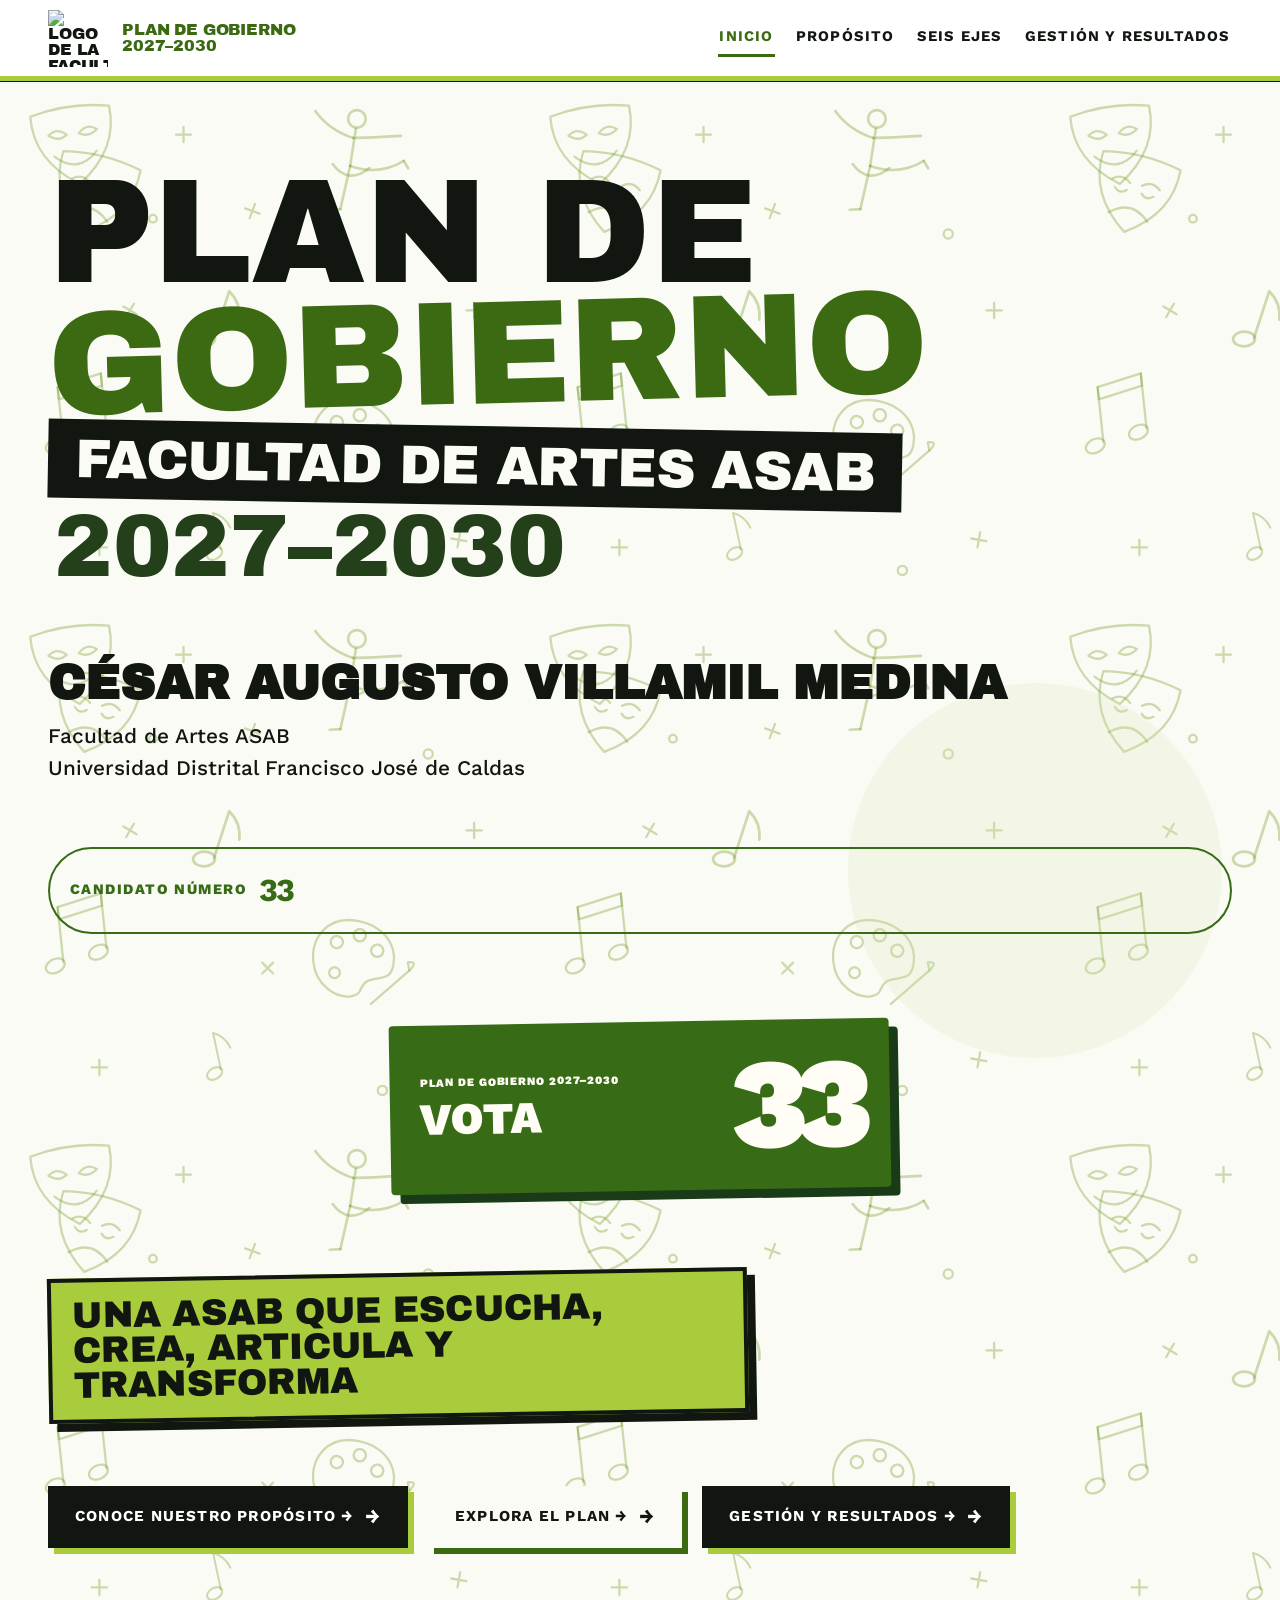
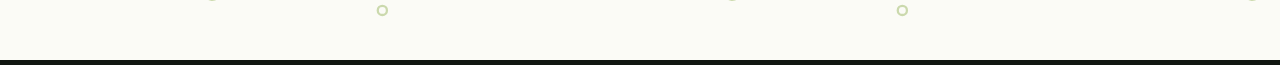
==== commit 12dd8f46: "lolazo" ====
--- a/index.html
+++ b/index.html
@@ -135,7 +135,7 @@
       margin-bottom: 25px;
     }
 
-    /* BOTONES */
+    /* BOTONES DE NAVEGACIÓN */
     .hero .acciones {
       order: 6;
       display: flex;
@@ -144,6 +144,14 @@
       width: 100%;
       margin-top: 15px;
       margin-bottom: 40px;
+    }
+
+    .hero .acciones .boton {
+      display: inline-flex;
+      align-items: center;
+      justify-content: center;
+      text-decoration: none;
+      cursor: pointer;
     }
 
     @media (max-width: 600px) {
@@ -164,6 +172,17 @@
 
       .distintivo-33 {
         margin: 20px 0;
+      }
+
+      .hero .acciones {
+        flex-direction: column;
+        align-items: stretch;
+        gap: 12px;
+      }
+
+      .hero .acciones .boton {
+        width: 100%;
+        box-sizing: border-box;
       }
     }
   </style>
@@ -285,6 +304,10 @@
             Explora el plan →
           </a>
 
+          <a class="boton" href="gestion.html">
+            Gestión y resultados →
+          </a>
+
         </div>
 
       </div>
@@ -295,3 +318,5 @@
 </body>
 </html>
 
+
+
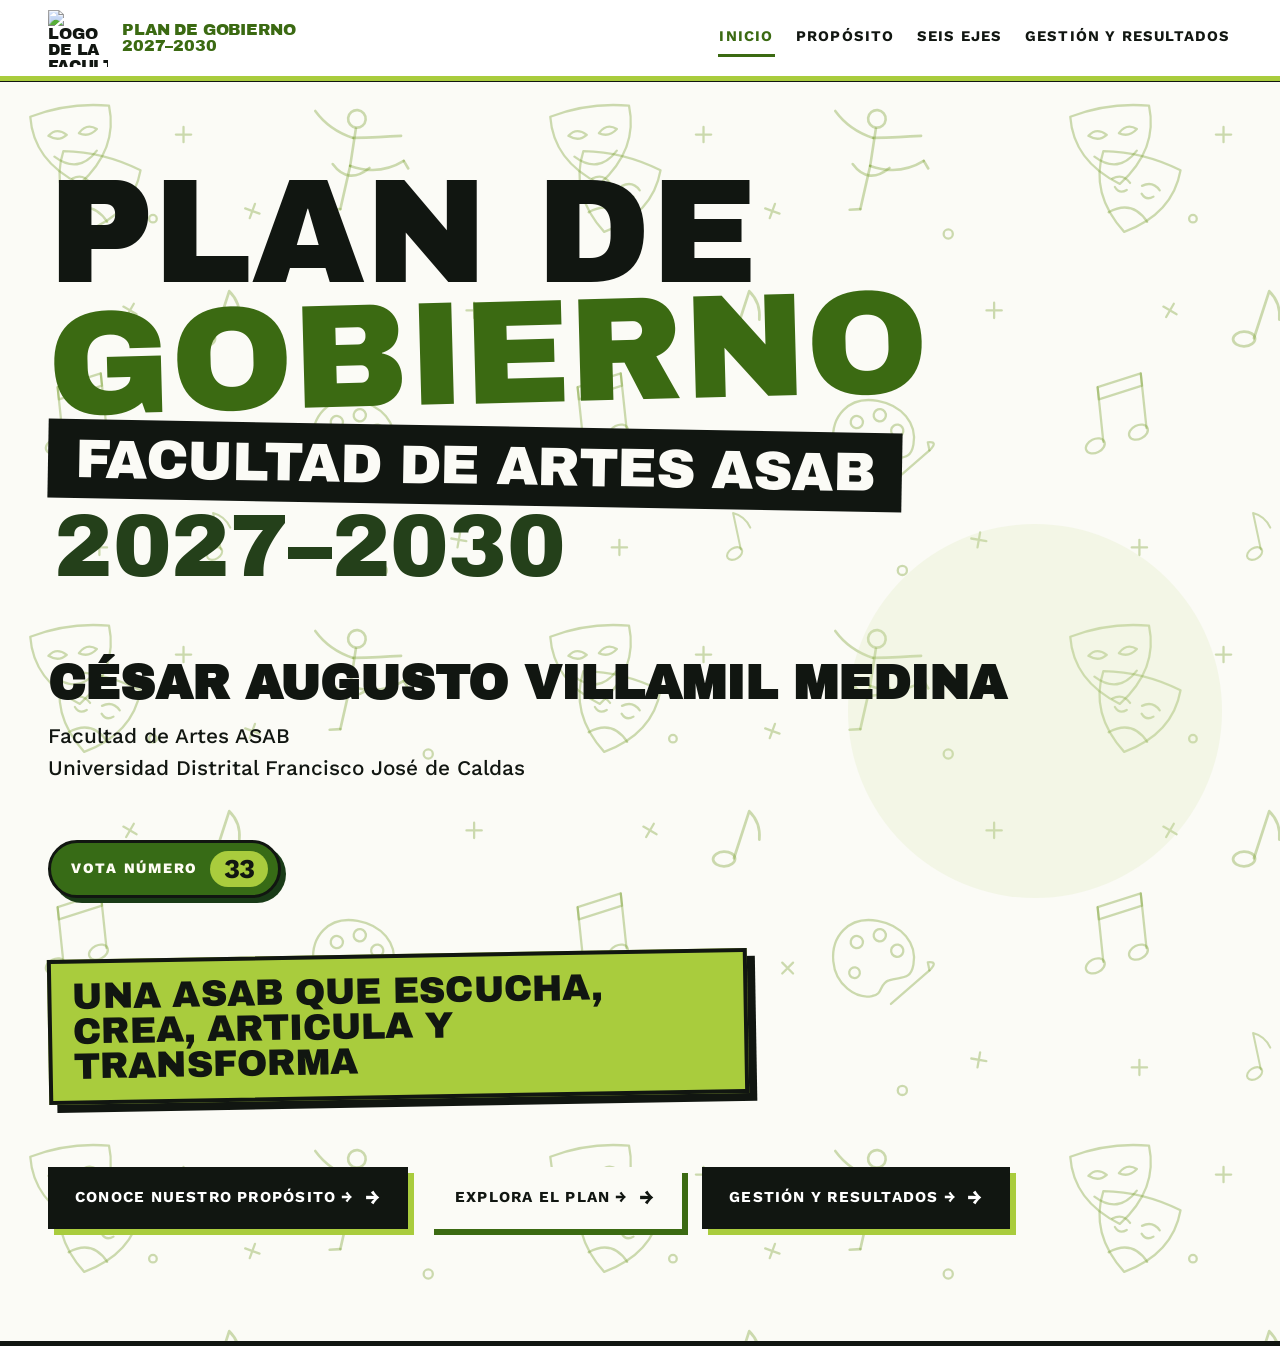
==== commit f07e2ebd: "ultimoooos" ====
--- a/index.html
+++ b/index.html
@@ -1,4 +1,3 @@
-
 <!DOCTYPE html>
 <html lang="es">
 <head>
@@ -64,72 +63,45 @@
       line-height: 1.5;
     }
 
-    /* DISTINTIVO DEL CANDIDATO */
-    .distintivo-33 {
+    /* ETIQUETA "VOTA NÚMERO 33" (una sola vez, pequeña) */
+    .voto-33 {
       order: 3;
-      display: flex;
+      display: inline-flex;
       align-items: center;
       gap: 12px;
-      width: 100%;
+      width: fit-content;
+      max-width: 100%;
       box-sizing: border-box;
-      margin: 25px 0;
-      padding: 15px 20px;
-      border: 2px solid #376b16;
+      margin: 18px 0 8px;
+      padding: 8px 10px 8px 20px;
+      background: #376b16;
+      color: #fffdf5;
+      border: 3px solid #111611;
       border-radius: 50px;
-      color: #376b16;
+      box-shadow: 5px 5px 0 #193b17;
       font-size: 0.9rem;
       font-weight: 800;
-      letter-spacing: 0.1em;
+      letter-spacing: 0.12em;
       text-transform: uppercase;
     }
 
-    .distintivo-33 strong {
-      font-size: 2rem;
-      letter-spacing: -0.06em;
-    }
-
-    /* BLOQUE VOTA 33 */
-    .campana-33 {
-      order: 4;
-      display: flex;
-      align-items: center;
-      justify-content: space-between;
-      gap: 20px;
-      width: min(100%, 500px);
-      box-sizing: border-box;
-      margin: 35px auto;
-      padding: 30px;
-      background: #376b16;
-      color: #fffdf5;
-      border-radius: 4px;
-      box-shadow: 9px 9px 0 #193b17;
-      transform: rotate(-1deg);
-    }
-
-    .campana-33 .vota-texto {
-      display: flex;
-      flex-direction: column;
-      gap: 8px;
-      font-size: clamp(1.8rem, 4vw, 2.8rem);
-      font-weight: 900;
-      line-height: 1;
-    }
-
-    .campana-33 .vota-texto small {
-      font-size: 0.7rem;
-      letter-spacing: 0.08em;
-    }
-
-    .campana-33 .vota-numero {
-      font-size: clamp(5rem, 12vw, 8rem);
-      font-weight: 900;
-      line-height: 0.85;
-      letter-spacing: -0.1em;
+    .voto-33 strong {
+      display: inline-flex;
+      align-items: center;
+      justify-content: center;
+      min-width: 3.2rem;
+      padding: 2px 14px;
+      background: #a9cc3d;
+      color: #111611;
+      border-radius: 50px;
+      font-size: 1.7rem;
+      letter-spacing: -0.04em;
+      line-height: 1.2;
     }
 
     /* LEMA */
     .hero .lema {
-      order: 5;
+      order: 4;
       width: 100%;
       margin-top: 20px;
       margin-bottom: 25px;
@@ -137,7 +109,7 @@
 
     /* BOTONES DE NAVEGACIÓN */
     .hero .acciones {
-      order: 6;
+      order: 5;
       display: flex;
       flex-wrap: wrap;
       gap: 20px;
@@ -164,14 +136,10 @@
         height: 48px;
       }
 
-      .campana-33 {
-        padding: 22px;
-        gap: 15px;
-        margin: 30px auto;
-      }
-
-      .distintivo-33 {
-        margin: 20px 0;
+      .voto-33 {
+        font-size: 0.8rem;
+        gap: 10px;
+        padding: 6px 8px 6px 16px;
       }
 
       .hero .acciones {
@@ -269,23 +237,9 @@
           </small>
         </p>
 
-        <!-- NÚMERO DEL CANDIDATO -->
-        <div class="distintivo-33">
-          Candidato número <strong>33</strong>
-        </div>
-
-        <!-- VOTA 33 -->
-        <div class="campana-33" aria-label="Vota por el número 33">
-
-          <div class="vota-texto">
-            <small>PLAN DE GOBIERNO 2027–2030</small>
-            VOTA
-          </div>
-
-          <div class="vota-numero">
-            33
-          </div>
-
+        <!-- VOTA NÚMERO 33 -->
+        <div class="voto-33" aria-label="Vota número 33">
+          Vota número <strong>33</strong>
         </div>
 
         <!-- LEMA -->
@@ -317,6 +271,3 @@
 
 </body>
 </html>
-
-
-
